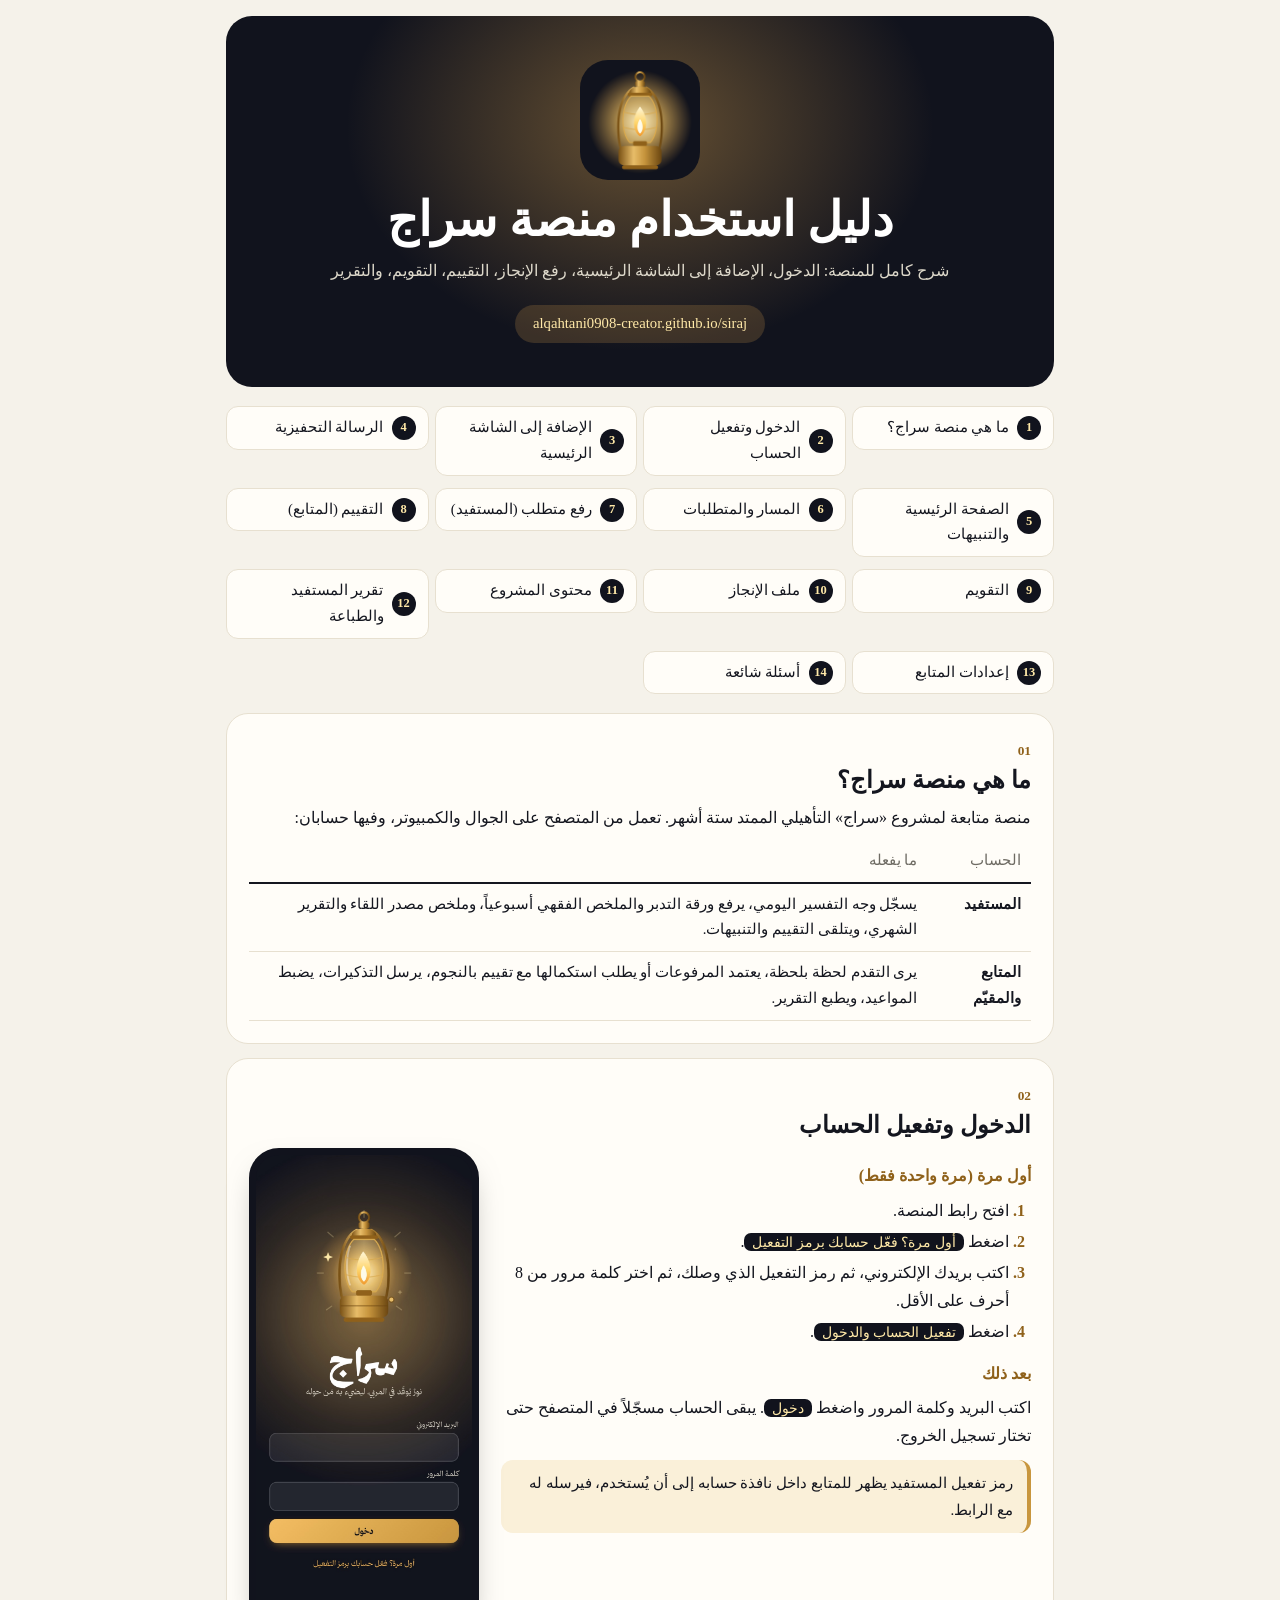
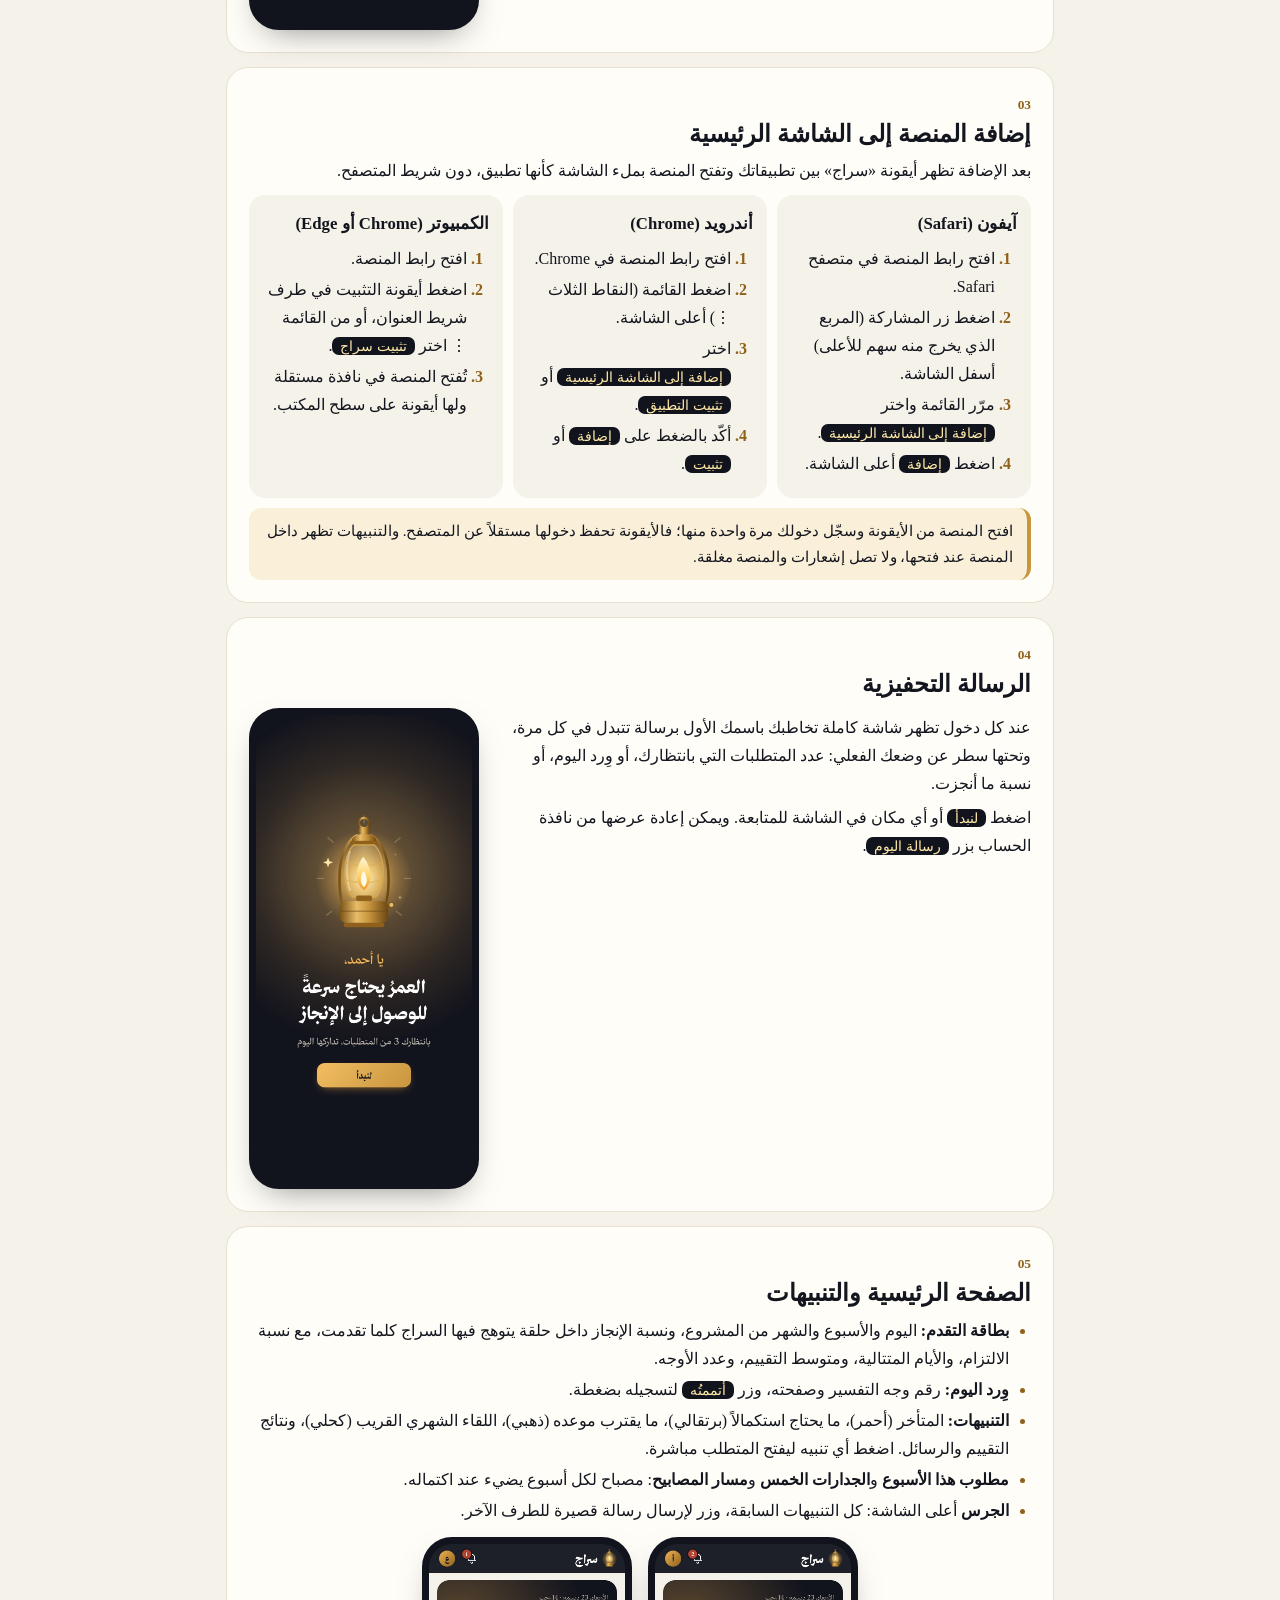
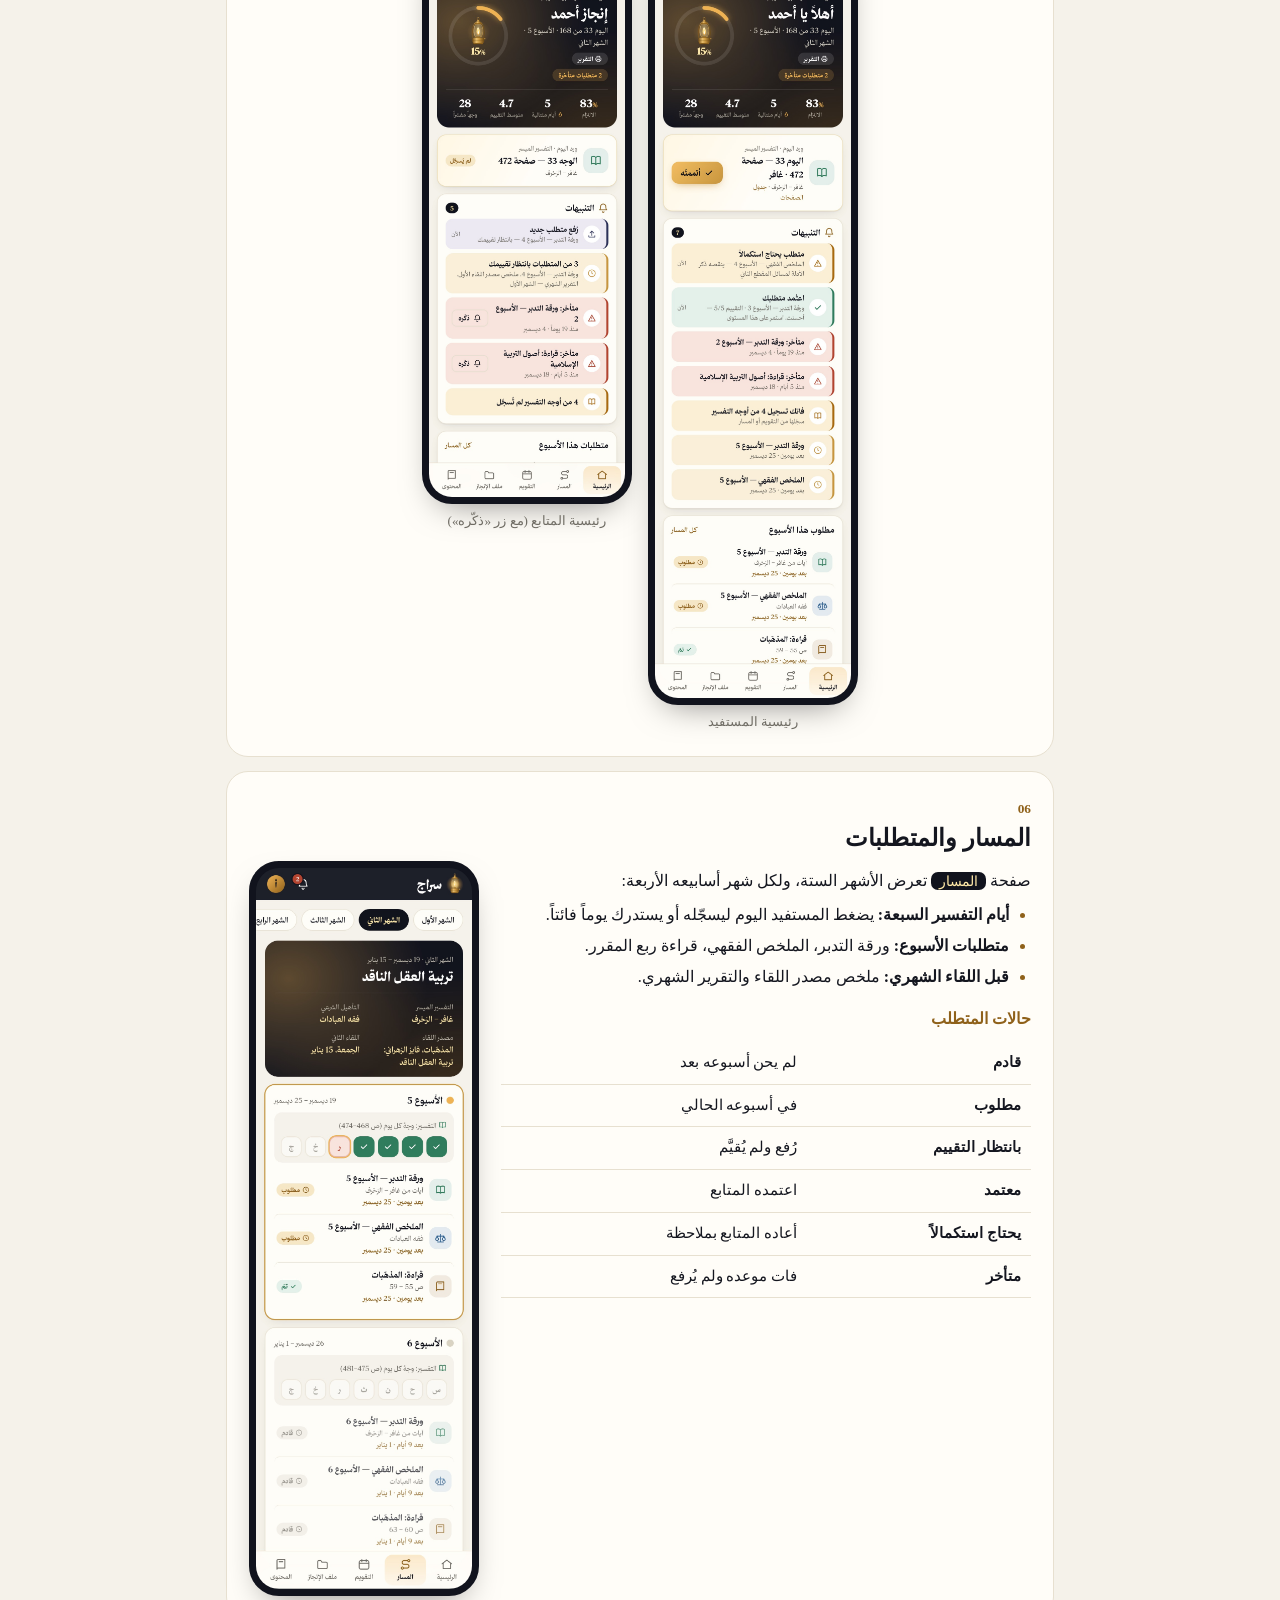
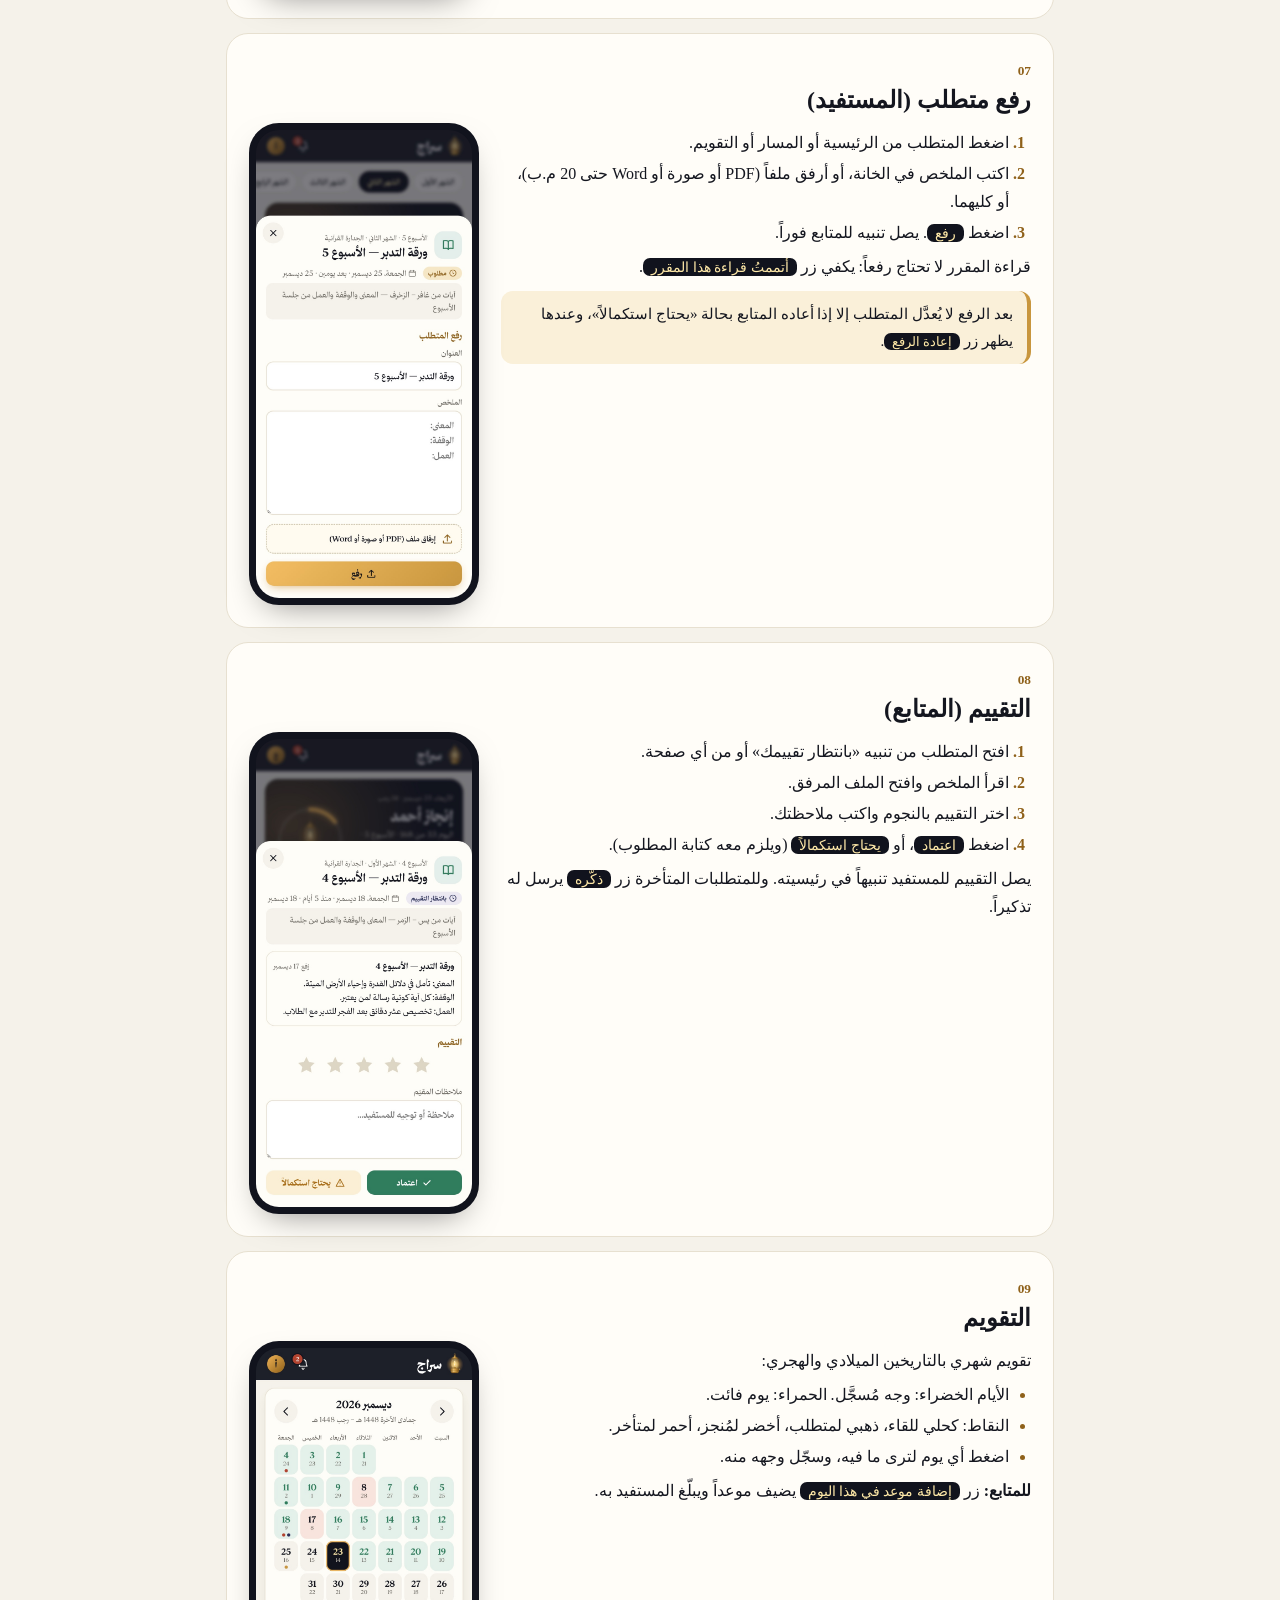
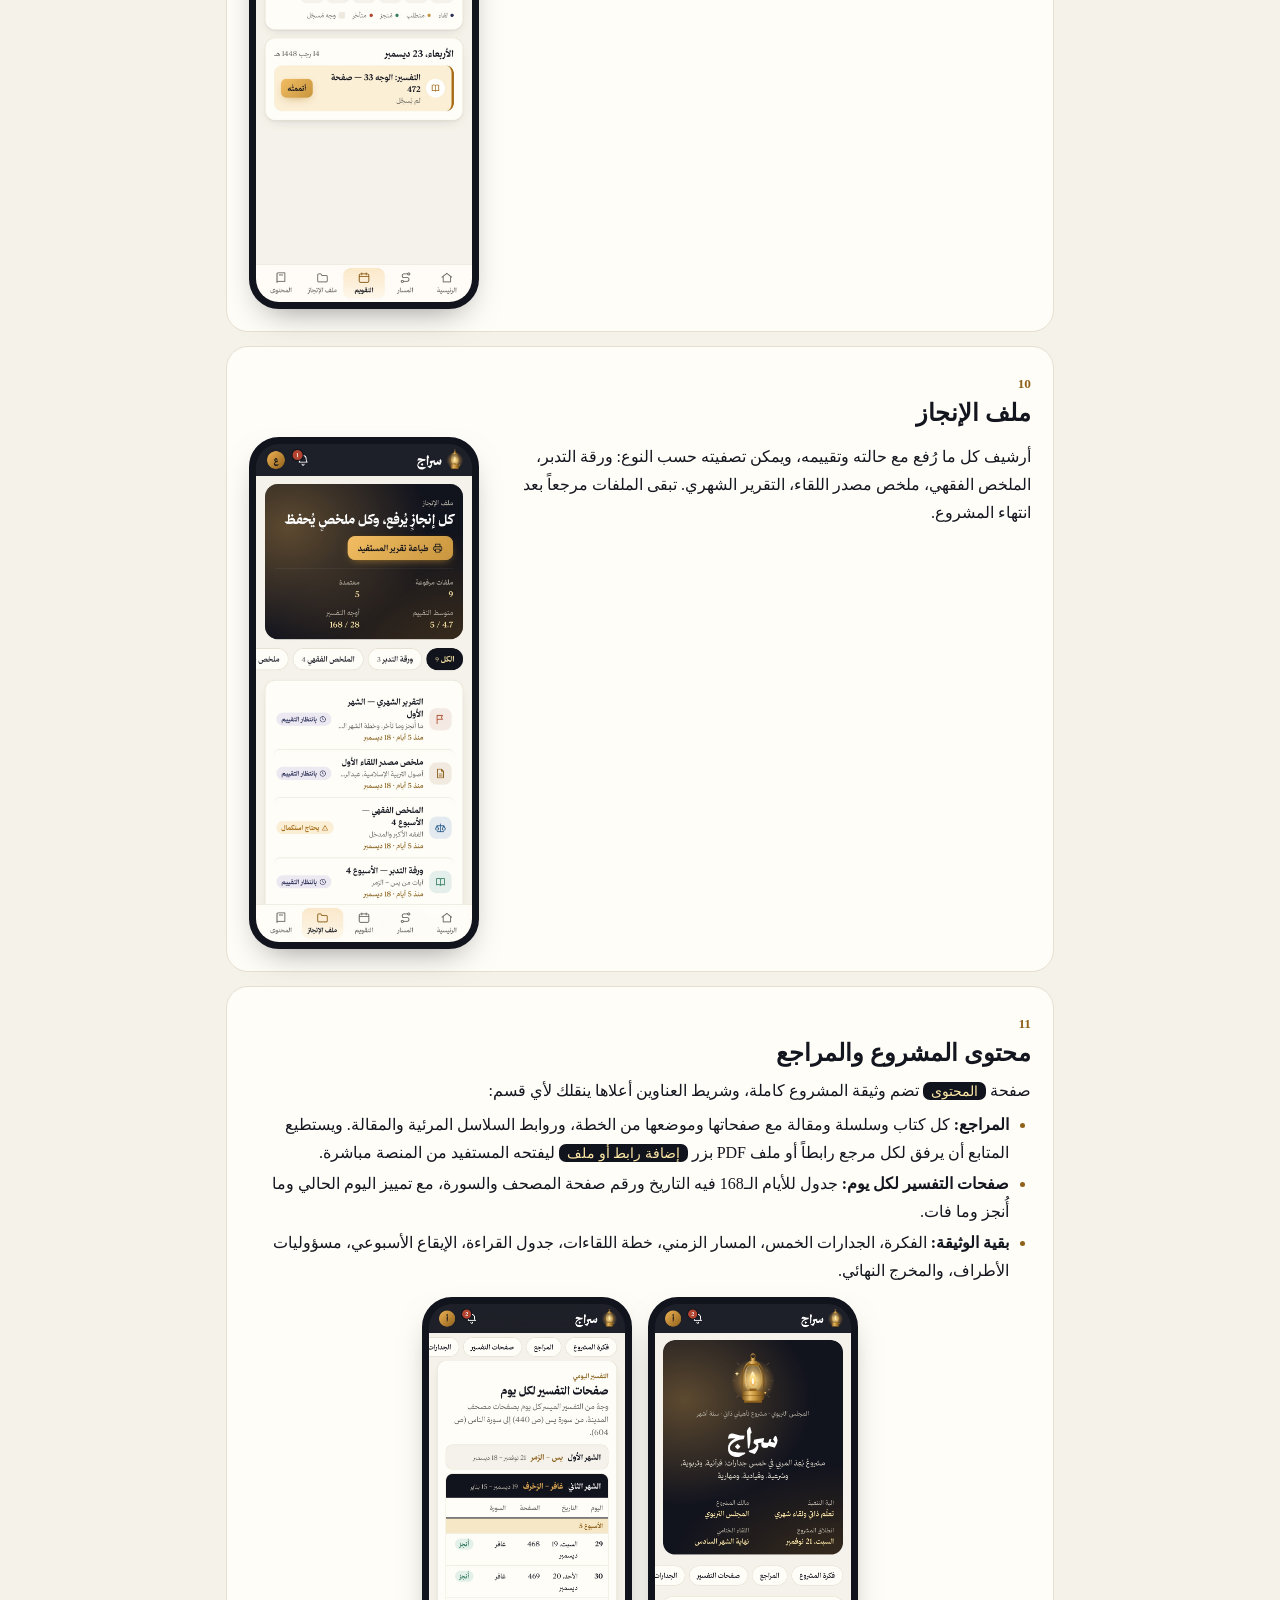
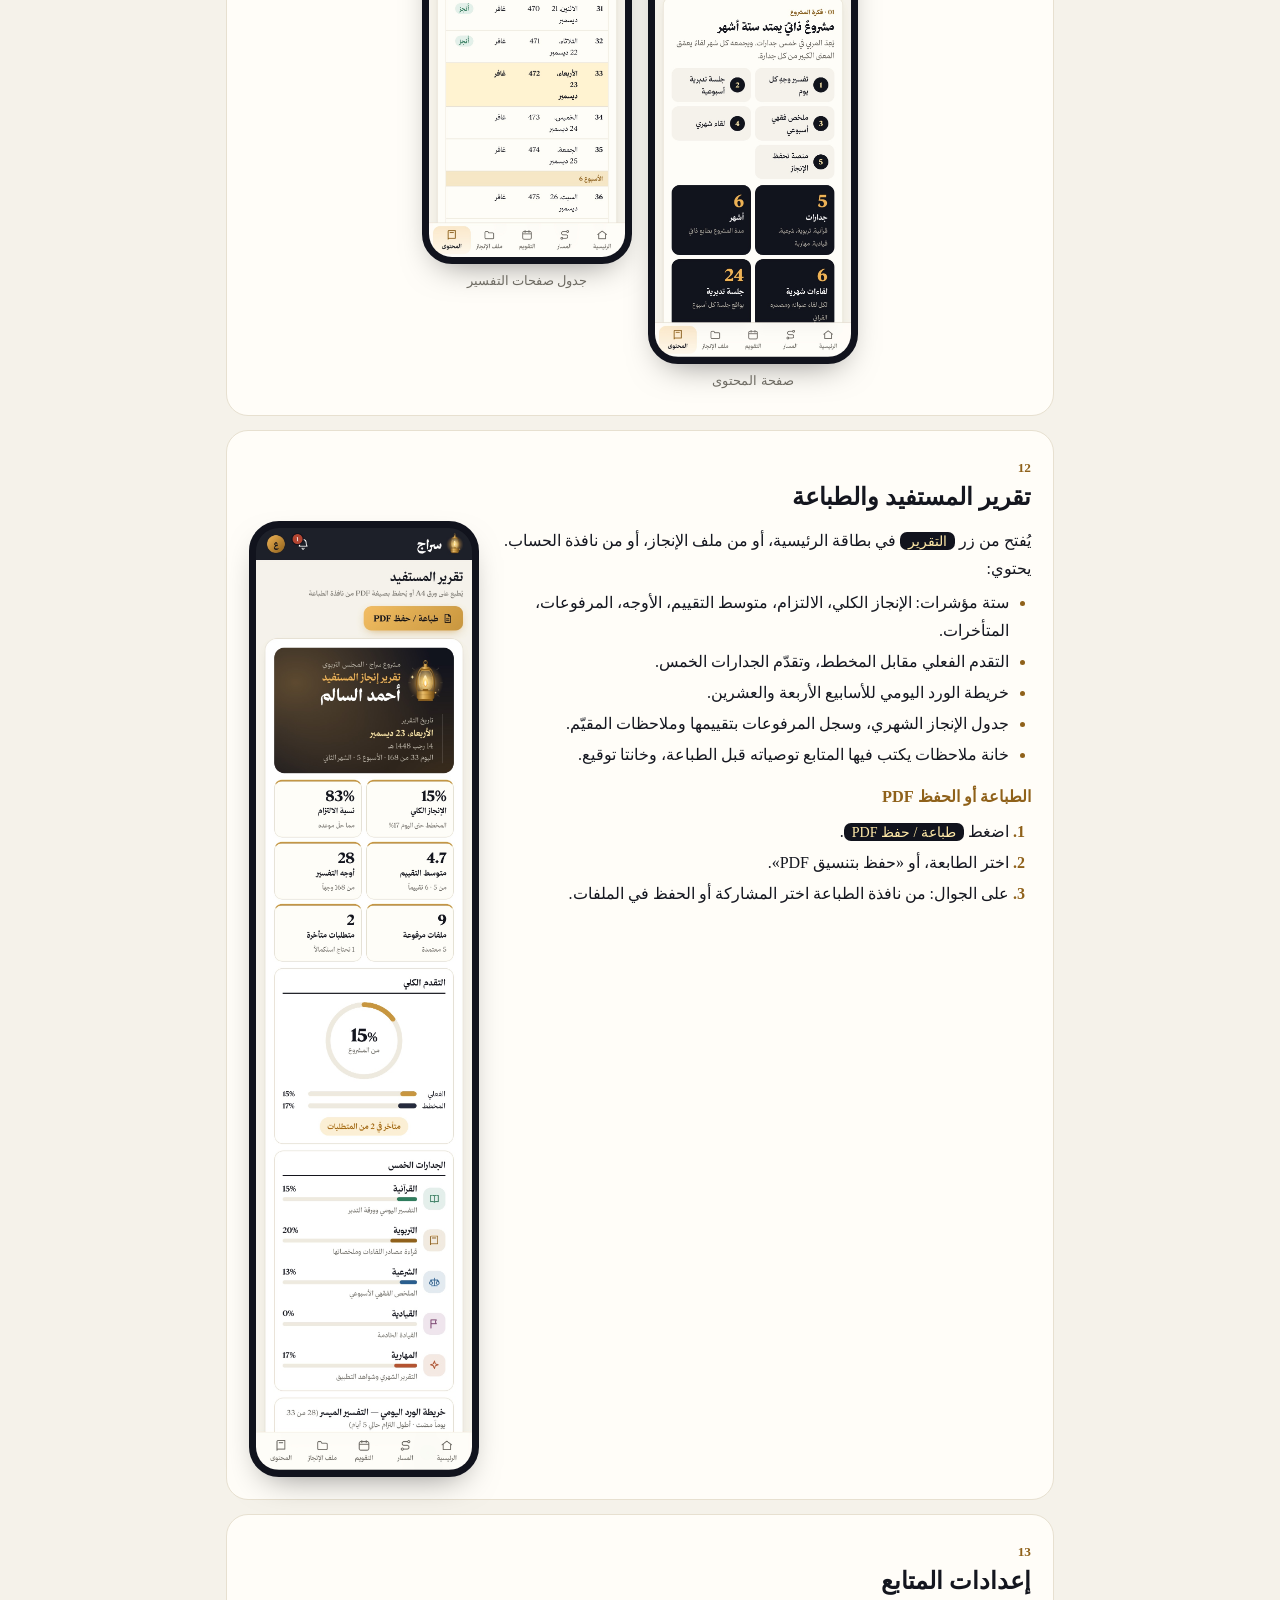
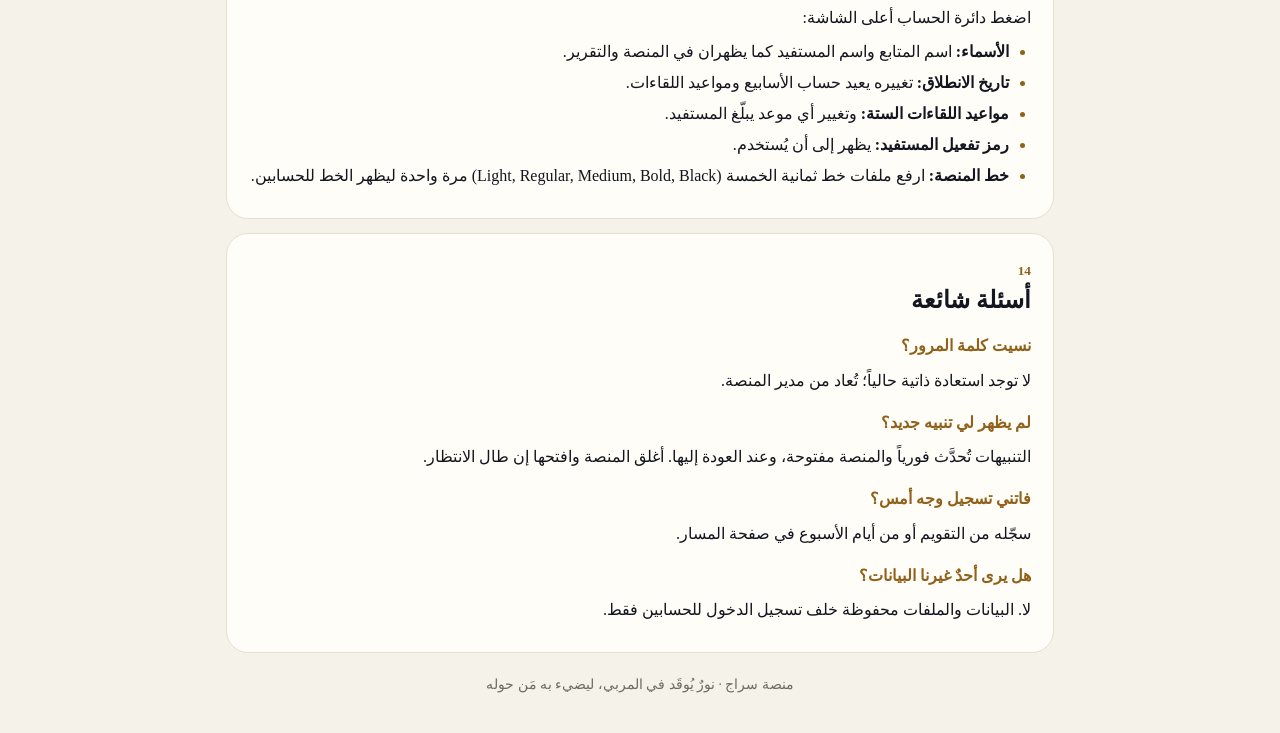
==== docs/guide/index.html @ bfc61bbd "تقرير المستفيد للطباعة، محتوى المشروع والمراجع وجدول التفسير اليومي، سراج جديد، دليل الاستخدام، والإ" ====
<!doctype html>
<html lang="ar" dir="rtl">
<head>
<meta charset="utf-8">
<meta name="viewport" content="width=device-width,initial-scale=1">
<title>دليل استخدام منصة سراج</title>
<link rel="icon" href="../icon.svg" type="image/svg+xml">
<style>
@font-face{font-family:"Thmanyah Serif Text";src:url("../fonts/thmanyahseriftext-Regular.otf");font-weight:400}
@font-face{font-family:"Thmanyah Serif Text";src:url("../fonts/thmanyahseriftext-Medium.otf");font-weight:500}
@font-face{font-family:"Thmanyah Serif Text";src:url("../fonts/thmanyahseriftext-Bold.otf");font-weight:700}
@font-face{font-family:"Thmanyah Serif Text";src:url("../fonts/thmanyahseriftext-Black.otf");font-weight:900}
:root{--night:#11131D;--cream:#F5F2EA;--paper:#FFFDF8;--ink:#14161F;--mute:#6E6B63;--line:#E7E0D0;--gold:#C8963E;--gold-deep:#8F611A;--amber:#F0B354;--glow:#FFE9A8}
*{box-sizing:border-box;margin:0}
body{font-family:"Thmanyah Serif Text","Noto Naskh Arabic","Geeza Pro",serif;background:var(--cream);color:var(--ink);line-height:1.75;font-size:16px;-webkit-print-color-adjust:exact;print-color-adjust:exact}
main{max-width:860px;margin:0 auto;padding:16px}
.cover{background:var(--night);color:#fff;border-radius:26px;padding:44px 24px;text-align:center;background-image:radial-gradient(420px 320px at 50% 30%,rgba(240,179,84,.38),transparent 70%)}
.cover img{width:120px;border-radius:28px}.cover h1{font-size:3rem;font-weight:900;line-height:1.3}.cover p{color:#DDD8CA}.cover .url{display:inline-block;margin-top:14px;padding:6px 18px;border-radius:30px;background:rgba(240,179,84,.18);color:var(--glow);direction:ltr;font-size:.92rem;text-decoration:none}
.toc{display:grid;grid-template-columns:repeat(auto-fit,minmax(190px,1fr));gap:6px;margin:16px 0;padding:0;list-style:none;counter-reset:t}
.toc a{display:flex;gap:8px;align-items:center;padding:8px 12px;border-radius:12px;background:var(--paper);border:1px solid var(--line);color:var(--ink);text-decoration:none;font-weight:500;font-size:.92rem}
.toc a:before{counter-increment:t;content:counter(t);width:24px;height:24px;border-radius:50%;background:var(--night);color:var(--glow);display:grid;place-items:center;font-size:.78rem;font-weight:900;flex:none}
section{background:var(--paper);border:1px solid var(--line);border-radius:22px;padding:22px;margin-top:14px;break-inside:avoid}
section>small{color:var(--gold-deep);font-weight:700}
h2{font-size:1.5rem;font-weight:900;line-height:1.4;margin-bottom:6px}h3{font-size:1.02rem;color:var(--gold-deep);margin:14px 0 4px}
p{margin:6px 0}.mute{color:var(--mute)}
.two{display:grid;grid-template-columns:1fr 230px;gap:22px;align-items:start}
.phone{width:230px;border-radius:30px;border:7px solid var(--night);overflow:hidden;box-shadow:0 14px 34px -16px rgba(0,0,0,.5);background:var(--night);justify-self:center}
.phone img{display:block;width:100%}
.phones{display:flex;gap:16px;flex-wrap:wrap;justify-content:center;margin-top:12px}.phones figure{text-align:center;font-size:.82rem;color:var(--mute)}.phones .phone{width:210px;margin-bottom:6px}
ol,ul{padding-inline-start:22px;margin:6px 0}li{margin:3px 0}li::marker{color:var(--gold-deep);font-weight:700}
.note{background:#FAF0D9;border-inline-start:4px solid var(--gold);border-radius:12px;padding:10px 14px;margin-top:10px;font-size:.94rem}
.plat{display:grid;grid-template-columns:repeat(auto-fit,minmax(230px,1fr));gap:10px;margin-top:10px}.plat div{background:var(--cream);border-radius:16px;padding:14px}.plat b{display:block;font-size:1.05rem}
kbd{font-family:inherit;background:var(--night);color:var(--glow);border-radius:7px;padding:1px 8px;font-size:.88em;white-space:nowrap}
table{width:100%;border-collapse:collapse;font-size:.92rem;margin-top:8px}th,td{text-align:start;padding:8px 10px;border-bottom:1px solid var(--line);vertical-align:top}thead th{border-bottom:2px solid var(--ink);color:var(--mute);font-weight:500}
footer{text-align:center;color:var(--mute);font-size:.85rem;padding:20px}
@media (max-width:640px){.two{grid-template-columns:1fr}.cover h1{font-size:2.3rem}}
@media print{@page{size:A4;margin:12mm}body{background:#fff;font-size:12.5px}main{max-width:none;padding:0}.cover{break-after:avoid}.phone{width:190px}.two{grid-template-columns:1fr 190px}.phones .phone{width:160px}.phone{box-shadow:none}section{margin-top:10px;padding:16px}}
</style>
</head>
<body><main>
<div class="cover"><img src="../icon-512.png" alt=""><h1>دليل استخدام منصة سراج</h1><p>شرح كامل للمنصة: الدخول، الإضافة إلى الشاشة الرئيسية، رفع الإنجاز، التقييم، التقويم، والتقرير</p><a class="url" href="https://alqahtani0908-creator.github.io/siraj/">alqahtani0908-creator.github.io/siraj</a></div>
<ol class="toc">
<li><a href="#s1">ما هي منصة سراج؟</a></li><li><a href="#s2">الدخول وتفعيل الحساب</a></li><li><a href="#s3">الإضافة إلى الشاشة الرئيسية</a></li><li><a href="#s4">الرسالة التحفيزية</a></li><li><a href="#s5">الصفحة الرئيسية والتنبيهات</a></li><li><a href="#s6">المسار والمتطلبات</a></li><li><a href="#s7">رفع متطلب (المستفيد)</a></li><li><a href="#s8">التقييم (المتابع)</a></li><li><a href="#s9">التقويم</a></li><li><a href="#s10">ملف الإنجاز</a></li><li><a href="#s11">محتوى المشروع</a></li><li><a href="#s12">تقرير المستفيد والطباعة</a></li><li><a href="#s13">إعدادات المتابع</a></li><li><a href="#s14">أسئلة شائعة</a></li>
</ol>

<section id="s1"><small>01</small><h2>ما هي منصة سراج؟</h2>
<p>منصة متابعة لمشروع «سراج» التأهيلي الممتد ستة أشهر. تعمل من المتصفح على الجوال والكمبيوتر، وفيها حسابان:</p>
<table><thead><tr><th>الحساب</th><th>ما يفعله</th></tr></thead><tbody>
<tr><th>المستفيد</th><td>يسجّل وجه التفسير اليومي، يرفع ورقة التدبر والملخص الفقهي أسبوعياً، وملخص مصدر اللقاء والتقرير الشهري، ويتلقى التقييم والتنبيهات.</td></tr>
<tr><th>المتابع والمقيّم</th><td>يرى التقدم لحظة بلحظة، يعتمد المرفوعات أو يطلب استكمالها مع تقييم بالنجوم، يرسل التذكيرات، يضبط المواعيد، ويطبع التقرير.</td></tr></tbody></table></section>

<section id="s2"><small>02</small><h2>الدخول وتفعيل الحساب</h2><div class="two"><div>
<h3>أول مرة (مرة واحدة فقط)</h3><ol><li>افتح رابط المنصة.</li><li>اضغط <kbd>أول مرة؟ فعّل حسابك برمز التفعيل</kbd>.</li><li>اكتب بريدك الإلكتروني، ثم رمز التفعيل الذي وصلك، ثم اختر كلمة مرور من 8 أحرف على الأقل.</li><li>اضغط <kbd>تفعيل الحساب والدخول</kbd>.</li></ol>
<h3>بعد ذلك</h3><p>اكتب البريد وكلمة المرور واضغط <kbd>دخول</kbd>. يبقى الحساب مسجّلاً في المتصفح حتى تختار تسجيل الخروج.</p>
<div class="note">رمز تفعيل المستفيد يظهر للمتابع داخل نافذة حسابه إلى أن يُستخدم، فيرسله له مع الرابط.</div></div>
<div class="phone"><img src="img/login.jpg" alt="شاشة الدخول"></div></div></section>

<section id="s3"><small>03</small><h2>إضافة المنصة إلى الشاشة الرئيسية</h2>
<p>بعد الإضافة تظهر أيقونة «سراج» بين تطبيقاتك وتفتح المنصة بملء الشاشة كأنها تطبيق، دون شريط المتصفح.</p>
<div class="plat">
<div><b>آيفون (Safari)</b><ol><li>افتح رابط المنصة في متصفح Safari.</li><li>اضغط زر المشاركة (المربع الذي يخرج منه سهم للأعلى) أسفل الشاشة.</li><li>مرّر القائمة واختر <kbd>إضافة إلى الشاشة الرئيسية</kbd>.</li><li>اضغط <kbd>إضافة</kbd> أعلى الشاشة.</li></ol></div>
<div><b>أندرويد (Chrome)</b><ol><li>افتح رابط المنصة في Chrome.</li><li>اضغط القائمة (النقاط الثلاث ⋮) أعلى الشاشة.</li><li>اختر <kbd>إضافة إلى الشاشة الرئيسية</kbd> أو <kbd>تثبيت التطبيق</kbd>.</li><li>أكّد بالضغط على <kbd>إضافة</kbd> أو <kbd>تثبيت</kbd>.</li></ol></div>
<div><b>الكمبيوتر (Chrome أو Edge)</b><ol><li>افتح رابط المنصة.</li><li>اضغط أيقونة التثبيت في طرف شريط العنوان، أو من القائمة ⋮ اختر <kbd>تثبيت سراج</kbd>.</li><li>تُفتح المنصة في نافذة مستقلة ولها أيقونة على سطح المكتب.</li></ol></div></div>
<div class="note">افتح المنصة من الأيقونة وسجّل دخولك مرة واحدة منها؛ فالأيقونة تحفظ دخولها مستقلاً عن المتصفح. والتنبيهات تظهر داخل المنصة عند فتحها، ولا تصل إشعارات والمنصة مغلقة.</div></section>

<section id="s4"><small>04</small><h2>الرسالة التحفيزية</h2><div class="two"><div>
<p>عند كل دخول تظهر شاشة كاملة تخاطبك باسمك الأول برسالة تتبدل في كل مرة، وتحتها سطر عن وضعك الفعلي: عدد المتطلبات التي بانتظارك، أو وِرد اليوم، أو نسبة ما أنجزت.</p>
<p>اضغط <kbd>لنبدأ</kbd> أو أي مكان في الشاشة للمتابعة. ويمكن إعادة عرضها من نافذة الحساب بزر <kbd>رسالة اليوم</kbd>.</p></div>
<div class="phone"><img src="img/greet.jpg" alt="الرسالة التحفيزية"></div></div></section>

<section id="s5"><small>05</small><h2>الصفحة الرئيسية والتنبيهات</h2>
<ul><li><b>بطاقة التقدم:</b> اليوم والأسبوع والشهر من المشروع، ونسبة الإنجاز داخل حلقة يتوهج فيها السراج كلما تقدمت، مع نسبة الالتزام، والأيام المتتالية، ومتوسط التقييم، وعدد الأوجه.</li>
<li><b>وِرد اليوم:</b> رقم وجه التفسير وصفحته، وزر <kbd>أتممتُه</kbd> لتسجيله بضغطة.</li>
<li><b>التنبيهات:</b> المتأخر (أحمر)، ما يحتاج استكمالاً (برتقالي)، ما يقترب موعده (ذهبي)، اللقاء الشهري القريب (كحلي)، ونتائج التقييم والرسائل. اضغط أي تنبيه ليفتح المتطلب مباشرة.</li>
<li><b>مطلوب هذا الأسبوع</b> و<b>الجدارات الخمس</b> و<b>مسار المصابيح</b>: مصباح لكل أسبوع يضيء عند اكتماله.</li>
<li><b>الجرس</b> أعلى الشاشة: كل التنبيهات السابقة، وزر لإرسال رسالة قصيرة للطرف الآخر.</li></ul>
<div class="phones"><figure><div class="phone"><img src="img/home.jpg" alt=""></div>رئيسية المستفيد</figure><figure><div class="phone"><img src="img/rhome.jpg" alt=""></div>رئيسية المتابع (مع زر «ذكّره»)</figure></div></section>

<section id="s6"><small>06</small><h2>المسار والمتطلبات</h2><div class="two"><div>
<p>صفحة <kbd>المسار</kbd> تعرض الأشهر الستة، ولكل شهر أسابيعه الأربعة:</p>
<ul><li><b>أيام التفسير السبعة:</b> يضغط المستفيد اليوم ليسجّله أو يستدرك يوماً فائتاً.</li><li><b>متطلبات الأسبوع:</b> ورقة التدبر، الملخص الفقهي، قراءة ربع المقرر.</li><li><b>قبل اللقاء الشهري:</b> ملخص مصدر اللقاء والتقرير الشهري.</li></ul>
<h3>حالات المتطلب</h3><table><tbody><tr><th>قادم</th><td>لم يحن أسبوعه بعد</td></tr><tr><th>مطلوب</th><td>في أسبوعه الحالي</td></tr><tr><th>بانتظار التقييم</th><td>رُفع ولم يُقيَّم</td></tr><tr><th>معتمد</th><td>اعتمده المتابع</td></tr><tr><th>يحتاج استكمالاً</th><td>أعاده المتابع بملاحظة</td></tr><tr><th>متأخر</th><td>فات موعده ولم يُرفع</td></tr></tbody></table></div>
<div class="phone"><img src="img/path.jpg" alt="المسار"></div></div></section>

<section id="s7"><small>07</small><h2>رفع متطلب (المستفيد)</h2><div class="two"><div>
<ol><li>اضغط المتطلب من الرئيسية أو المسار أو التقويم.</li><li>اكتب الملخص في الخانة، أو أرفق ملفاً (PDF أو صورة أو Word حتى 20 م.ب)، أو كليهما.</li><li>اضغط <kbd>رفع</kbd>. يصل تنبيه للمتابع فوراً.</li></ol>
<p>قراءة المقرر لا تحتاج رفعاً: يكفي زر <kbd>أتممتُ قراءة هذا المقرر</kbd>.</p>
<div class="note">بعد الرفع لا يُعدَّل المتطلب إلا إذا أعاده المتابع بحالة «يحتاج استكمالاً»، وعندها يظهر زر <kbd>إعادة الرفع</kbd>.</div></div>
<div class="phone"><img src="img/upload.jpg" alt="رفع متطلب"></div></div></section>

<section id="s8"><small>08</small><h2>التقييم (المتابع)</h2><div class="two"><div>
<ol><li>افتح المتطلب من تنبيه «بانتظار تقييمك» أو من أي صفحة.</li><li>اقرأ الملخص وافتح الملف المرفق.</li><li>اختر التقييم بالنجوم واكتب ملاحظتك.</li><li>اضغط <kbd>اعتماد</kbd>، أو <kbd>يحتاج استكمالاً</kbd> (ويلزم معه كتابة المطلوب).</li></ol>
<p>يصل التقييم للمستفيد تنبيهاً في رئيسيته. وللمتطلبات المتأخرة زر <kbd>ذكّره</kbd> يرسل له تذكيراً.</p></div>
<div class="phone"><img src="img/review.jpg" alt="التقييم"></div></div></section>

<section id="s9"><small>09</small><h2>التقويم</h2><div class="two"><div>
<p>تقويم شهري بالتاريخين الميلادي والهجري:</p><ul><li>الأيام الخضراء: وجه مُسجَّل. الحمراء: يوم فائت.</li><li>النقاط: كحلي للقاء، ذهبي لمتطلب، أخضر لمُنجز، أحمر لمتأخر.</li><li>اضغط أي يوم لترى ما فيه، وسجّل وجهه منه.</li></ul>
<p><b>للمتابع:</b> زر <kbd>إضافة موعد في هذا اليوم</kbd> يضيف موعداً ويبلّغ المستفيد به.</p></div>
<div class="phone"><img src="img/cal.jpg" alt="التقويم"></div></div></section>

<section id="s10"><small>10</small><h2>ملف الإنجاز</h2><div class="two"><div>
<p>أرشيف كل ما رُفع مع حالته وتقييمه، ويمكن تصفيته حسب النوع: ورقة التدبر، الملخص الفقهي، ملخص مصدر اللقاء، التقرير الشهري. تبقى الملفات مرجعاً بعد انتهاء المشروع.</p></div>
<div class="phone"><img src="img/file.jpg" alt="ملف الإنجاز"></div></div></section>

<section id="s11"><small>11</small><h2>محتوى المشروع والمراجع</h2>
<p>صفحة <kbd>المحتوى</kbd> تضم وثيقة المشروع كاملة، وشريط العناوين أعلاها ينقلك لأي قسم:</p>
<ul><li><b>المراجع:</b> كل كتاب وسلسلة ومقالة مع صفحاتها وموضعها من الخطة، وروابط السلاسل المرئية والمقالة. ويستطيع المتابع أن يرفق لكل مرجع رابطاً أو ملف PDF بزر <kbd>إضافة رابط أو ملف</kbd> ليفتحه المستفيد من المنصة مباشرة.</li>
<li><b>صفحات التفسير لكل يوم:</b> جدول للأيام الـ168 فيه التاريخ ورقم صفحة المصحف والسورة، مع تمييز اليوم الحالي وما أُنجز وما فات.</li>
<li><b>بقية الوثيقة:</b> الفكرة، الجدارات الخمس، المسار الزمني، خطة اللقاءات، جدول القراءة، الإيقاع الأسبوعي، مسؤوليات الأطراف، والمخرج النهائي.</li></ul>
<div class="phones"><figure><div class="phone"><img src="img/content.jpg" alt=""></div>صفحة المحتوى</figure><figure><div class="phone"><img src="img/tafsir.jpg" alt=""></div>جدول صفحات التفسير</figure></div></section>

<section id="s12"><small>12</small><h2>تقرير المستفيد والطباعة</h2><div class="two"><div>
<p>يُفتح من زر <kbd>التقرير</kbd> في بطاقة الرئيسية، أو من ملف الإنجاز، أو من نافذة الحساب. يحتوي:</p>
<ul><li>ستة مؤشرات: الإنجاز الكلي، الالتزام، متوسط التقييم، الأوجه، المرفوعات، المتأخرات.</li><li>التقدم الفعلي مقابل المخطط، وتقدّم الجدارات الخمس.</li><li>خريطة الورد اليومي للأسابيع الأربعة والعشرين.</li><li>جدول الإنجاز الشهري، وسجل المرفوعات بتقييمها وملاحظات المقيّم.</li><li>خانة ملاحظات يكتب فيها المتابع توصياته قبل الطباعة، وخانتا توقيع.</li></ul>
<h3>الطباعة أو الحفظ PDF</h3><ol><li>اضغط <kbd>طباعة / حفظ PDF</kbd>.</li><li>اختر الطابعة، أو «حفظ بتنسيق PDF».</li><li>على الجوال: من نافذة الطباعة اختر المشاركة أو الحفظ في الملفات.</li></ol></div>
<div class="phone"><img src="img/report.jpg" alt="التقرير"></div></div></section>

<section id="s13"><small>13</small><h2>إعدادات المتابع</h2>
<p>اضغط دائرة الحساب أعلى الشاشة:</p>
<ul><li><b>الأسماء:</b> اسم المتابع واسم المستفيد كما يظهران في المنصة والتقرير.</li><li><b>تاريخ الانطلاق:</b> تغييره يعيد حساب الأسابيع ومواعيد اللقاءات.</li><li><b>مواعيد اللقاءات الستة:</b> وتغيير أي موعد يبلّغ المستفيد.</li><li><b>رمز تفعيل المستفيد:</b> يظهر إلى أن يُستخدم.</li><li><b>خط المنصة:</b> ارفع ملفات خط ثمانية الخمسة (Light, Regular, Medium, Bold, Black) مرة واحدة ليظهر الخط للحسابين.</li></ul></section>

<section id="s14"><small>14</small><h2>أسئلة شائعة</h2>
<h3>نسيت كلمة المرور؟</h3><p>لا توجد استعادة ذاتية حالياً؛ تُعاد من مدير المنصة.</p>
<h3>لم يظهر لي تنبيه جديد؟</h3><p>التنبيهات تُحدَّث فورياً والمنصة مفتوحة، وعند العودة إليها. أغلق المنصة وافتحها إن طال الانتظار.</p>
<h3>فاتني تسجيل وجه أمس؟</h3><p>سجّله من التقويم أو من أيام الأسبوع في صفحة المسار.</p>
<h3>هل يرى أحدٌ غيرنا البيانات؟</h3><p>لا. البيانات والملفات محفوظة خلف تسجيل الدخول للحسابين فقط.</p></section>
<footer>منصة سراج · نورٌ يُوقَد في المربي، ليضيء به مَن حوله</footer>
</main></body></html>
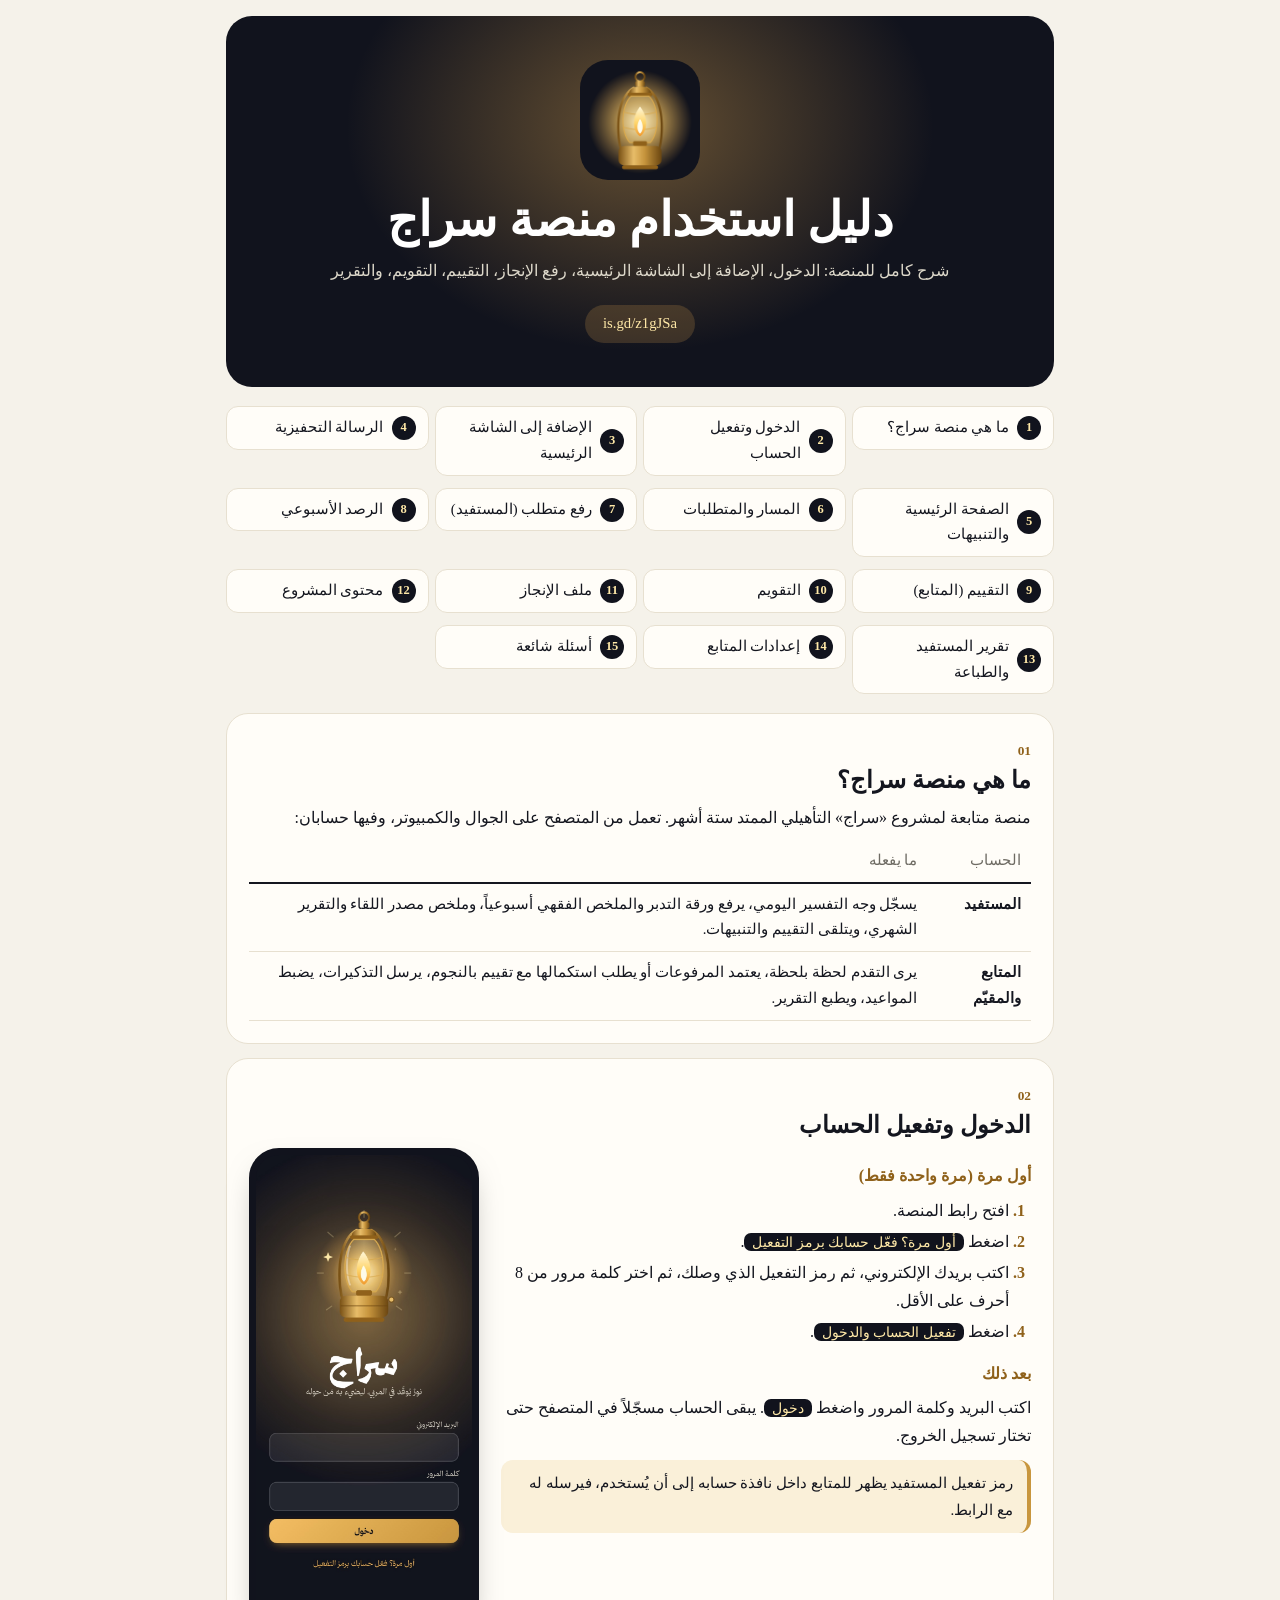
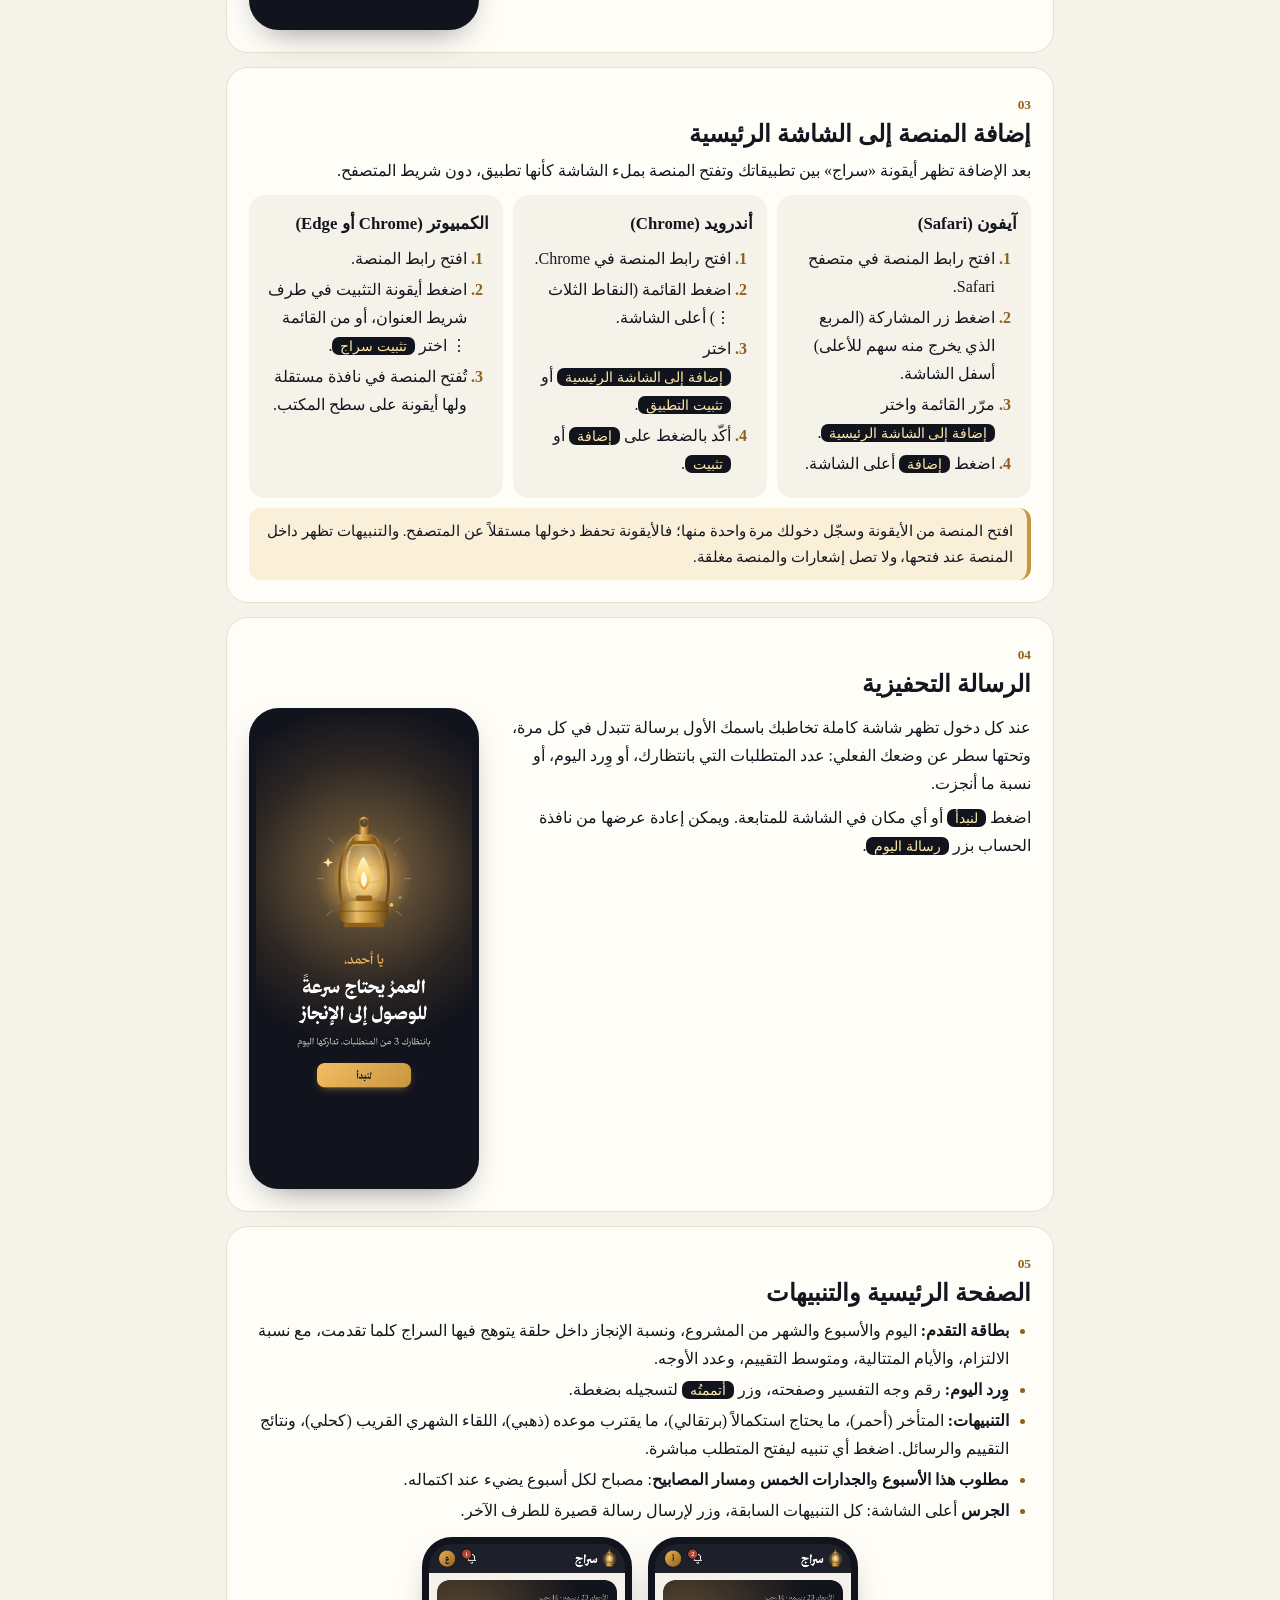
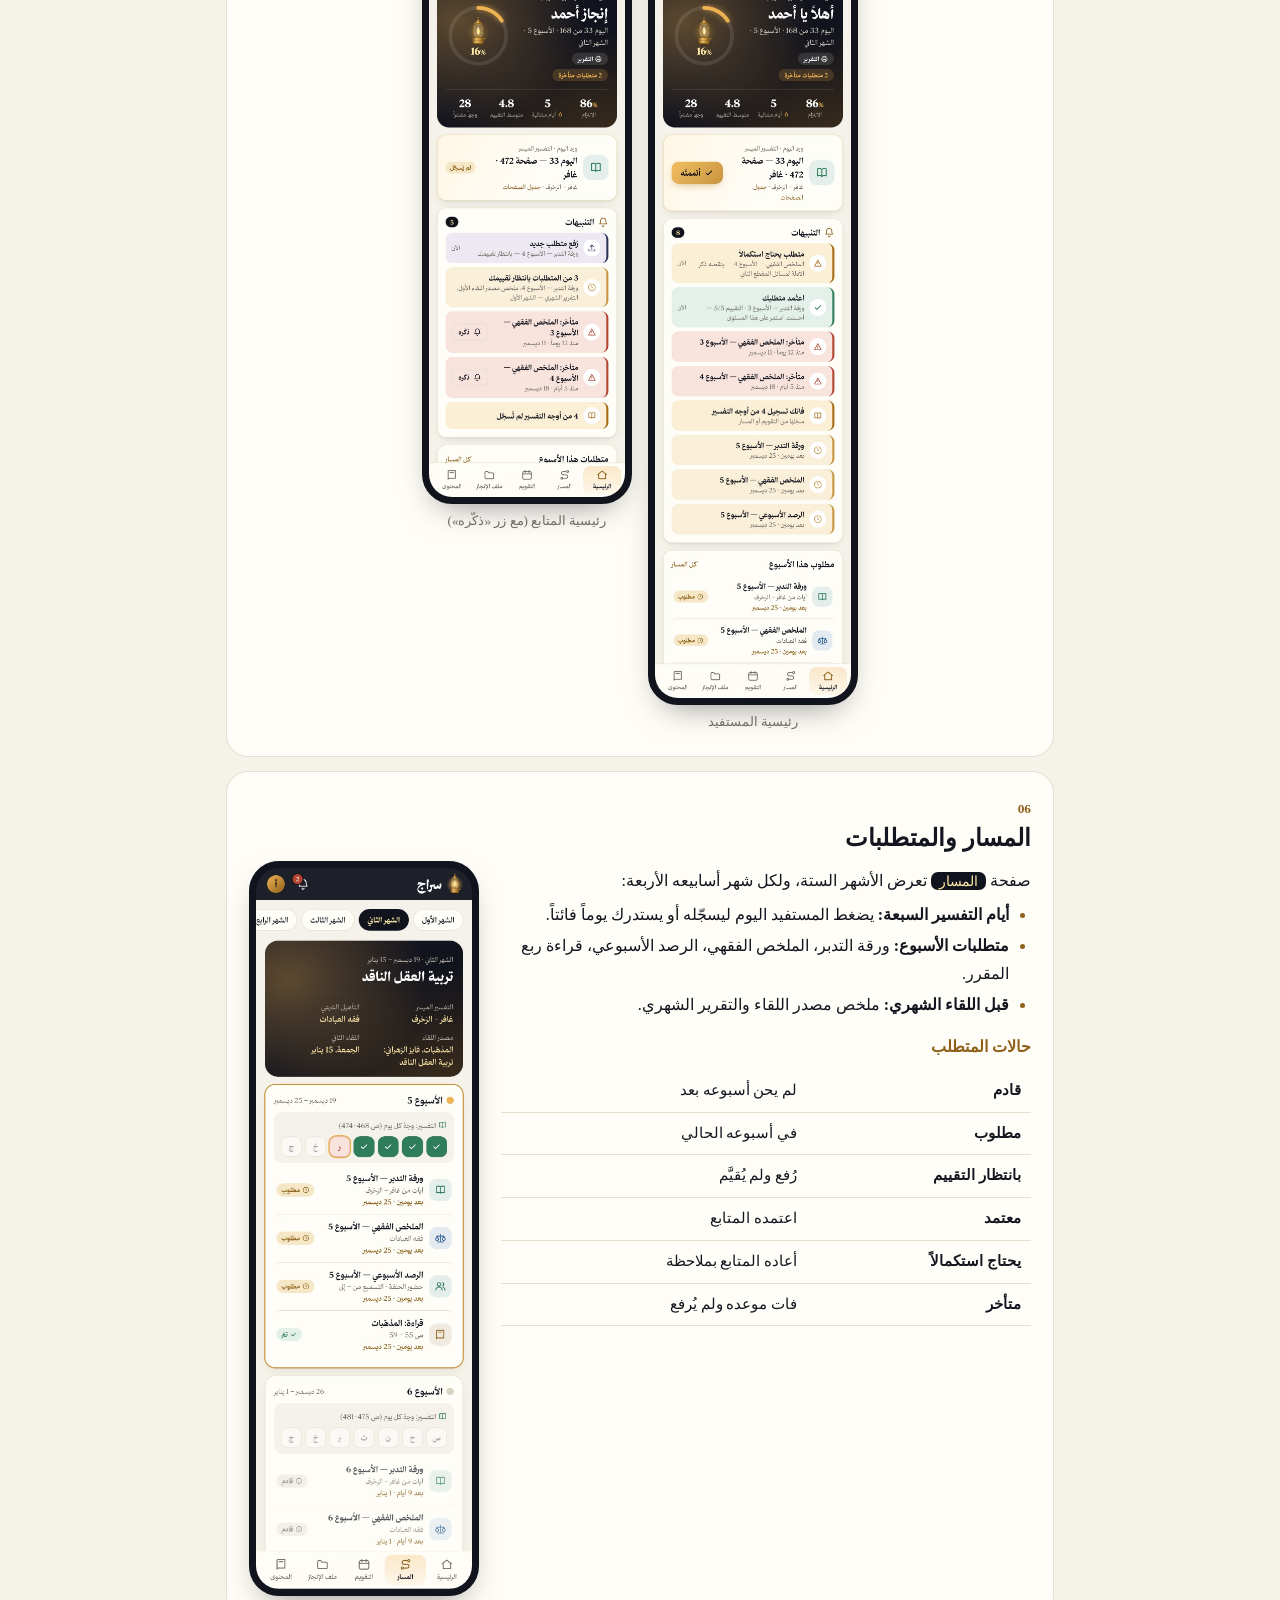
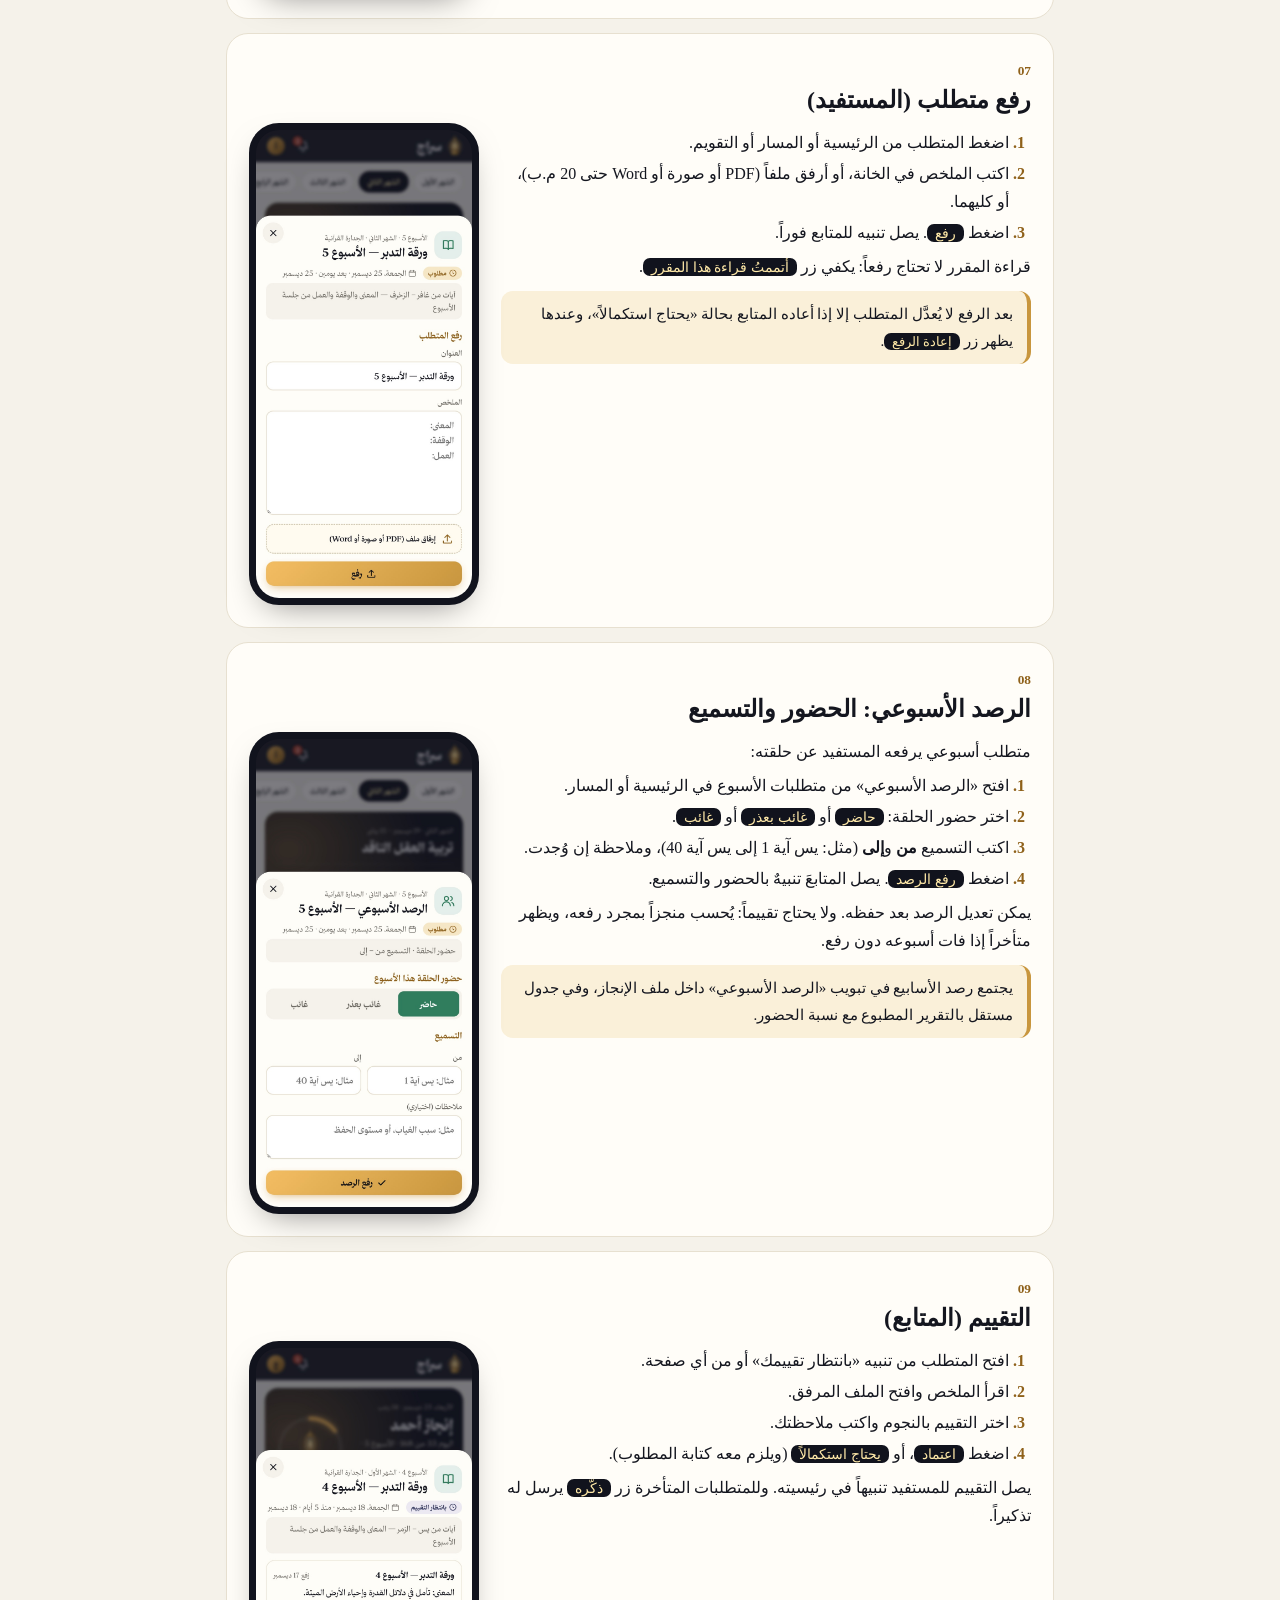
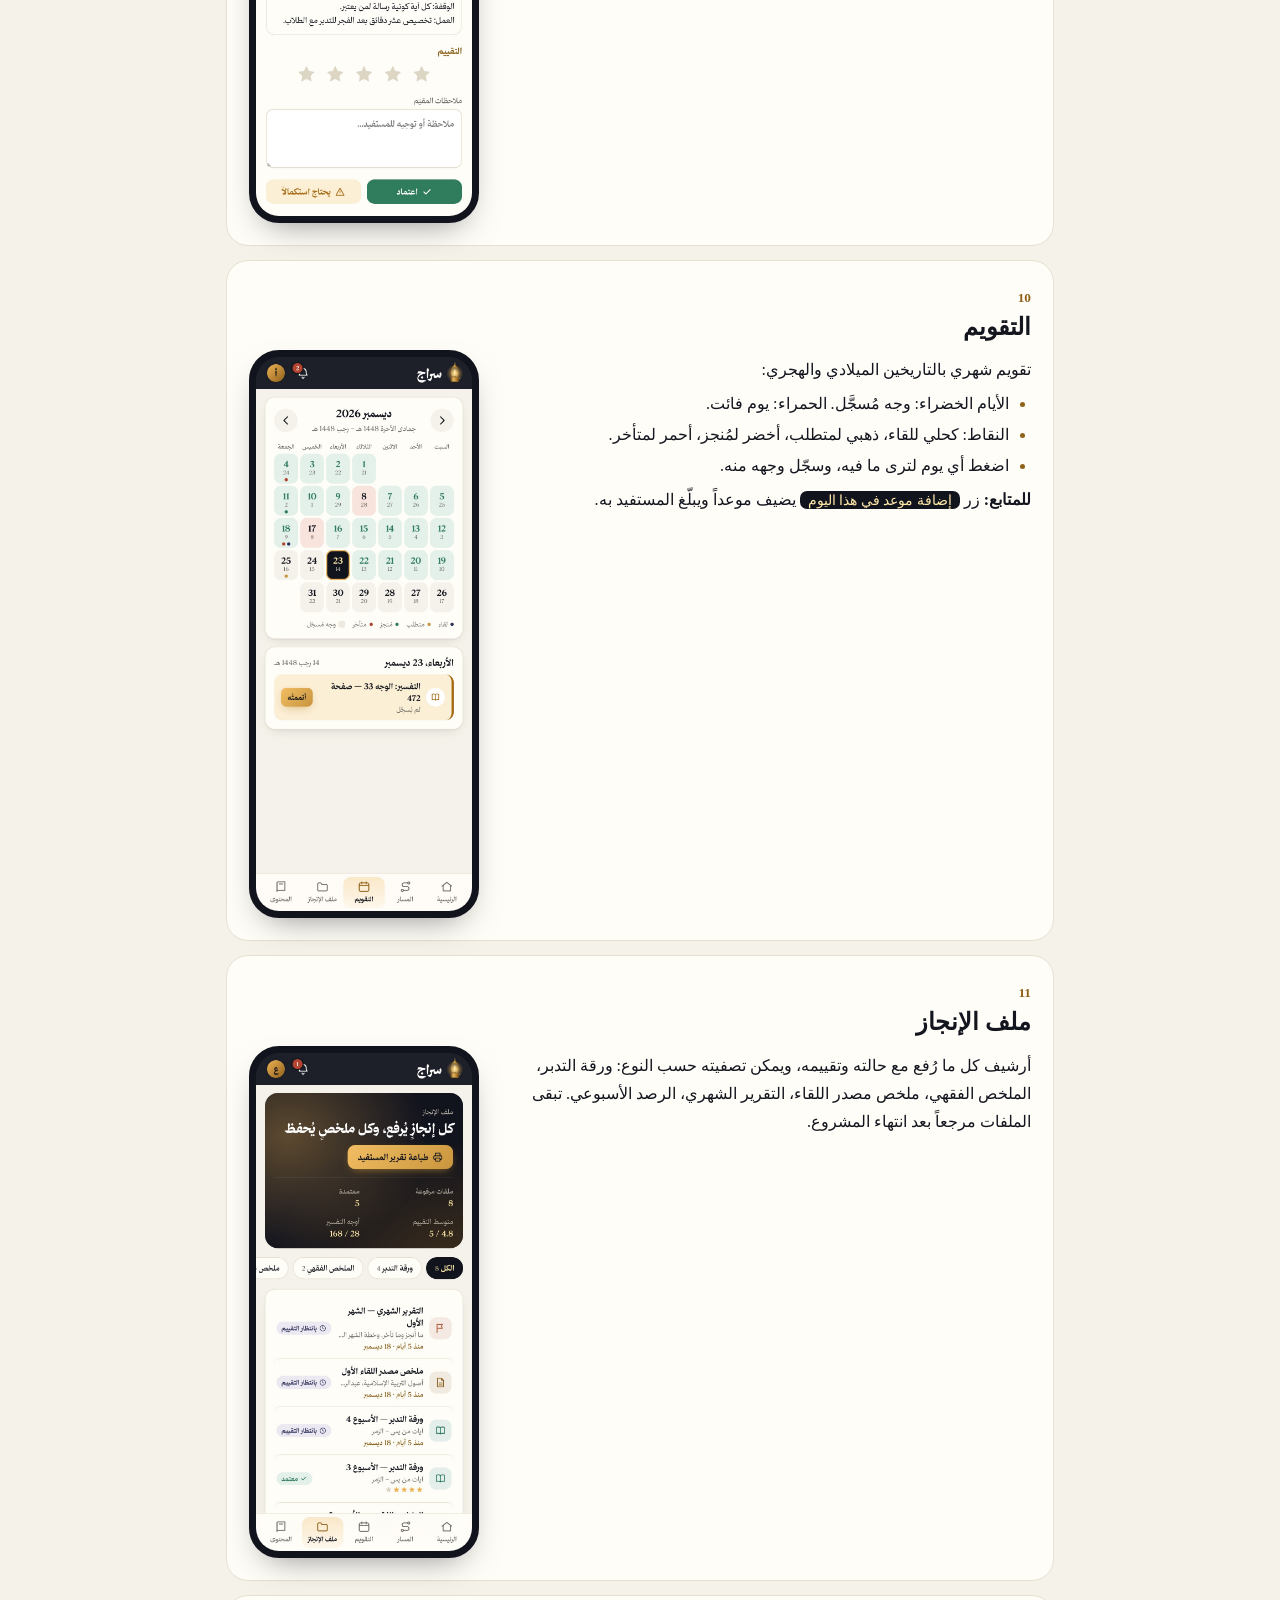
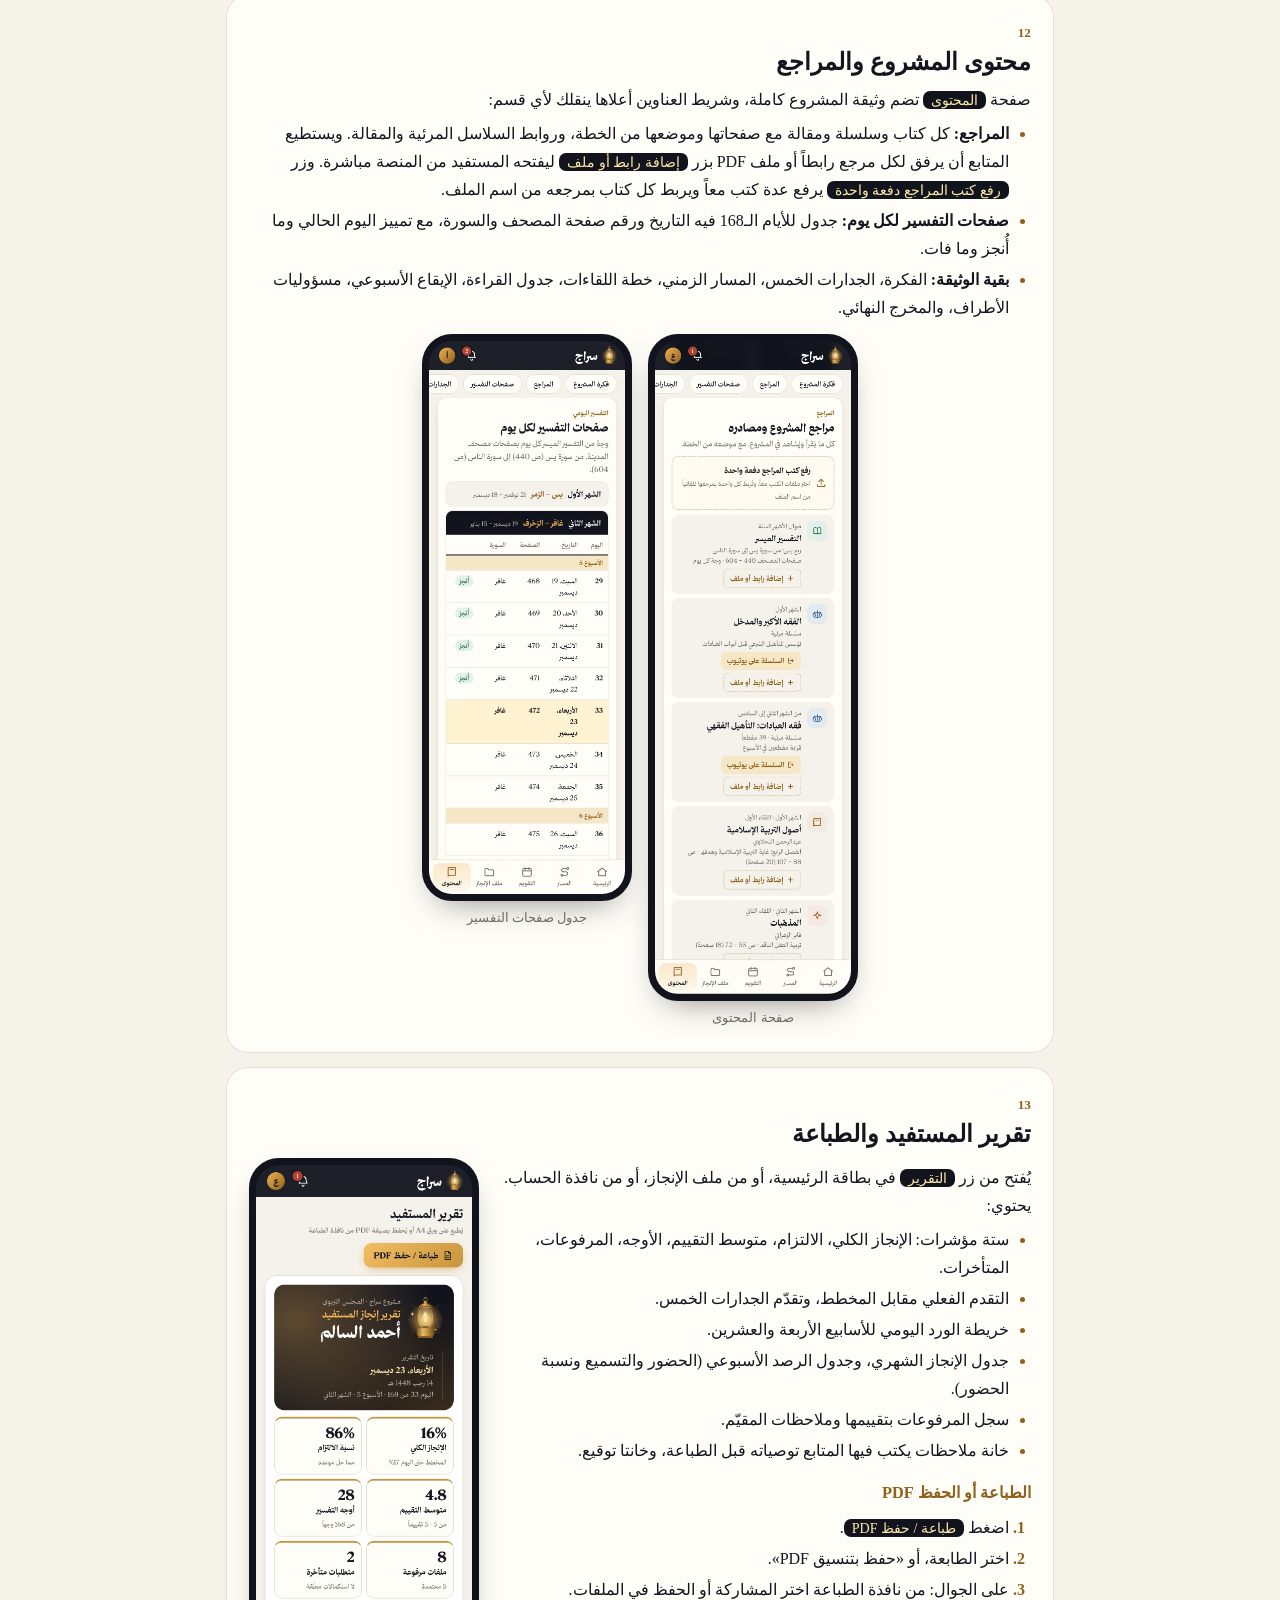
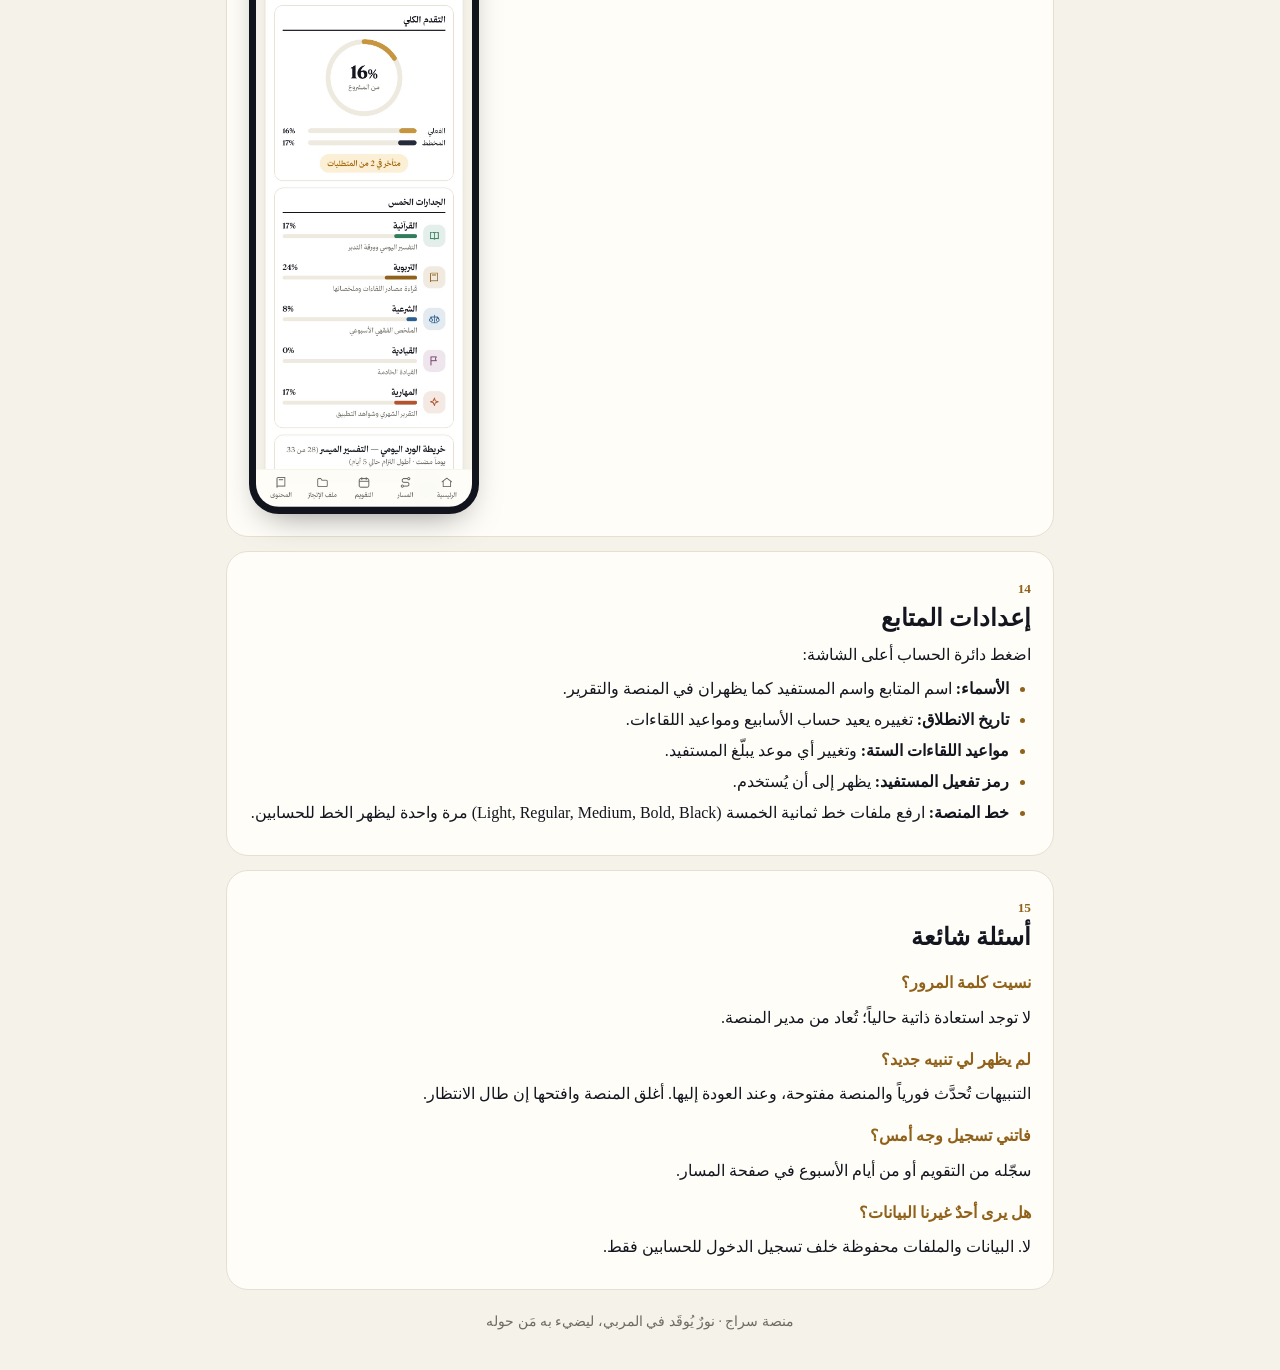
==== commit 23d08d9c: "تحديث دليل الاستخدام: الرصد الأسبوعي، رفع الكتب، الرابط المختصر Co-Authored-By: Claude Fable 5.2 <no" ====
--- a/docs/guide/index.html
+++ b/docs/guide/index.html
@@ -38,9 +38,9 @@
 </style>
 </head>
 <body><main>
-<div class="cover"><img src="../icon-512.png" alt=""><h1>دليل استخدام منصة سراج</h1><p>شرح كامل للمنصة: الدخول، الإضافة إلى الشاشة الرئيسية، رفع الإنجاز، التقييم، التقويم، والتقرير</p><a class="url" href="https://alqahtani0908-creator.github.io/siraj/">alqahtani0908-creator.github.io/siraj</a></div>
+<div class="cover"><img src="../icon-512.png" alt=""><h1>دليل استخدام منصة سراج</h1><p>شرح كامل للمنصة: الدخول، الإضافة إلى الشاشة الرئيسية، رفع الإنجاز، التقييم، التقويم، والتقرير</p><a class="url" href="https://is.gd/z1gJSa">is.gd/z1gJSa</a></div>
 <ol class="toc">
-<li><a href="#s1">ما هي منصة سراج؟</a></li><li><a href="#s2">الدخول وتفعيل الحساب</a></li><li><a href="#s3">الإضافة إلى الشاشة الرئيسية</a></li><li><a href="#s4">الرسالة التحفيزية</a></li><li><a href="#s5">الصفحة الرئيسية والتنبيهات</a></li><li><a href="#s6">المسار والمتطلبات</a></li><li><a href="#s7">رفع متطلب (المستفيد)</a></li><li><a href="#s8">التقييم (المتابع)</a></li><li><a href="#s9">التقويم</a></li><li><a href="#s10">ملف الإنجاز</a></li><li><a href="#s11">محتوى المشروع</a></li><li><a href="#s12">تقرير المستفيد والطباعة</a></li><li><a href="#s13">إعدادات المتابع</a></li><li><a href="#s14">أسئلة شائعة</a></li>
+<li><a href="#s1">ما هي منصة سراج؟</a></li><li><a href="#s2">الدخول وتفعيل الحساب</a></li><li><a href="#s3">الإضافة إلى الشاشة الرئيسية</a></li><li><a href="#s4">الرسالة التحفيزية</a></li><li><a href="#s5">الصفحة الرئيسية والتنبيهات</a></li><li><a href="#s6">المسار والمتطلبات</a></li><li><a href="#s7">رفع متطلب (المستفيد)</a></li><li><a href="#s7b">الرصد الأسبوعي</a></li><li><a href="#s8">التقييم (المتابع)</a></li><li><a href="#s9">التقويم</a></li><li><a href="#s10">ملف الإنجاز</a></li><li><a href="#s11">محتوى المشروع</a></li><li><a href="#s12">تقرير المستفيد والطباعة</a></li><li><a href="#s13">إعدادات المتابع</a></li><li><a href="#s14">أسئلة شائعة</a></li>
 </ol>
 
 <section id="s1"><small>01</small><h2>ما هي منصة سراج؟</h2>
@@ -78,7 +78,7 @@
 
 <section id="s6"><small>06</small><h2>المسار والمتطلبات</h2><div class="two"><div>
 <p>صفحة <kbd>المسار</kbd> تعرض الأشهر الستة، ولكل شهر أسابيعه الأربعة:</p>
-<ul><li><b>أيام التفسير السبعة:</b> يضغط المستفيد اليوم ليسجّله أو يستدرك يوماً فائتاً.</li><li><b>متطلبات الأسبوع:</b> ورقة التدبر، الملخص الفقهي، قراءة ربع المقرر.</li><li><b>قبل اللقاء الشهري:</b> ملخص مصدر اللقاء والتقرير الشهري.</li></ul>
+<ul><li><b>أيام التفسير السبعة:</b> يضغط المستفيد اليوم ليسجّله أو يستدرك يوماً فائتاً.</li><li><b>متطلبات الأسبوع:</b> ورقة التدبر، الملخص الفقهي، الرصد الأسبوعي، قراءة ربع المقرر.</li><li><b>قبل اللقاء الشهري:</b> ملخص مصدر اللقاء والتقرير الشهري.</li></ul>
 <h3>حالات المتطلب</h3><table><tbody><tr><th>قادم</th><td>لم يحن أسبوعه بعد</td></tr><tr><th>مطلوب</th><td>في أسبوعه الحالي</td></tr><tr><th>بانتظار التقييم</th><td>رُفع ولم يُقيَّم</td></tr><tr><th>معتمد</th><td>اعتمده المتابع</td></tr><tr><th>يحتاج استكمالاً</th><td>أعاده المتابع بملاحظة</td></tr><tr><th>متأخر</th><td>فات موعده ولم يُرفع</td></tr></tbody></table></div>
 <div class="phone"><img src="img/path.jpg" alt="المسار"></div></div></section>
 
@@ -88,38 +88,45 @@
 <div class="note">بعد الرفع لا يُعدَّل المتطلب إلا إذا أعاده المتابع بحالة «يحتاج استكمالاً»، وعندها يظهر زر <kbd>إعادة الرفع</kbd>.</div></div>
 <div class="phone"><img src="img/upload.jpg" alt="رفع متطلب"></div></div></section>
 
-<section id="s8"><small>08</small><h2>التقييم (المتابع)</h2><div class="two"><div>
+<section id="s7b"><small>08</small><h2>الرصد الأسبوعي: الحضور والتسميع</h2><div class="two"><div>
+<p>متطلب أسبوعي يرفعه المستفيد عن حلقته:</p>
+<ol><li>افتح «الرصد الأسبوعي» من متطلبات الأسبوع في الرئيسية أو المسار.</li><li>اختر حضور الحلقة: <kbd>حاضر</kbd> أو <kbd>غائب بعذر</kbd> أو <kbd>غائب</kbd>.</li><li>اكتب التسميع <b>من</b> و<b>إلى</b> (مثل: يس آية 1 إلى يس آية 40)، وملاحظة إن وُجدت.</li><li>اضغط <kbd>رفع الرصد</kbd>. يصل المتابعَ تنبيهٌ بالحضور والتسميع.</li></ol>
+<p>يمكن تعديل الرصد بعد حفظه. ولا يحتاج تقييماً: يُحسب منجزاً بمجرد رفعه، ويظهر متأخراً إذا فات أسبوعه دون رفع.</p>
+<div class="note">يجتمع رصد الأسابيع في تبويب «الرصد الأسبوعي» داخل ملف الإنجاز، وفي جدول مستقل بالتقرير المطبوع مع نسبة الحضور.</div></div>
+<div class="phone"><img src="img/rasd.jpg" alt="الرصد الأسبوعي"></div></div></section>
+
+<section id="s8"><small>09</small><h2>التقييم (المتابع)</h2><div class="two"><div>
 <ol><li>افتح المتطلب من تنبيه «بانتظار تقييمك» أو من أي صفحة.</li><li>اقرأ الملخص وافتح الملف المرفق.</li><li>اختر التقييم بالنجوم واكتب ملاحظتك.</li><li>اضغط <kbd>اعتماد</kbd>، أو <kbd>يحتاج استكمالاً</kbd> (ويلزم معه كتابة المطلوب).</li></ol>
 <p>يصل التقييم للمستفيد تنبيهاً في رئيسيته. وللمتطلبات المتأخرة زر <kbd>ذكّره</kbd> يرسل له تذكيراً.</p></div>
 <div class="phone"><img src="img/review.jpg" alt="التقييم"></div></div></section>
 
-<section id="s9"><small>09</small><h2>التقويم</h2><div class="two"><div>
+<section id="s9"><small>10</small><h2>التقويم</h2><div class="two"><div>
 <p>تقويم شهري بالتاريخين الميلادي والهجري:</p><ul><li>الأيام الخضراء: وجه مُسجَّل. الحمراء: يوم فائت.</li><li>النقاط: كحلي للقاء، ذهبي لمتطلب، أخضر لمُنجز، أحمر لمتأخر.</li><li>اضغط أي يوم لترى ما فيه، وسجّل وجهه منه.</li></ul>
 <p><b>للمتابع:</b> زر <kbd>إضافة موعد في هذا اليوم</kbd> يضيف موعداً ويبلّغ المستفيد به.</p></div>
 <div class="phone"><img src="img/cal.jpg" alt="التقويم"></div></div></section>
 
-<section id="s10"><small>10</small><h2>ملف الإنجاز</h2><div class="two"><div>
-<p>أرشيف كل ما رُفع مع حالته وتقييمه، ويمكن تصفيته حسب النوع: ورقة التدبر، الملخص الفقهي، ملخص مصدر اللقاء، التقرير الشهري. تبقى الملفات مرجعاً بعد انتهاء المشروع.</p></div>
+<section id="s10"><small>11</small><h2>ملف الإنجاز</h2><div class="two"><div>
+<p>أرشيف كل ما رُفع مع حالته وتقييمه، ويمكن تصفيته حسب النوع: ورقة التدبر، الملخص الفقهي، ملخص مصدر اللقاء، التقرير الشهري، الرصد الأسبوعي. تبقى الملفات مرجعاً بعد انتهاء المشروع.</p></div>
 <div class="phone"><img src="img/file.jpg" alt="ملف الإنجاز"></div></div></section>
 
-<section id="s11"><small>11</small><h2>محتوى المشروع والمراجع</h2>
+<section id="s11"><small>12</small><h2>محتوى المشروع والمراجع</h2>
 <p>صفحة <kbd>المحتوى</kbd> تضم وثيقة المشروع كاملة، وشريط العناوين أعلاها ينقلك لأي قسم:</p>
-<ul><li><b>المراجع:</b> كل كتاب وسلسلة ومقالة مع صفحاتها وموضعها من الخطة، وروابط السلاسل المرئية والمقالة. ويستطيع المتابع أن يرفق لكل مرجع رابطاً أو ملف PDF بزر <kbd>إضافة رابط أو ملف</kbd> ليفتحه المستفيد من المنصة مباشرة.</li>
+<ul><li><b>المراجع:</b> كل كتاب وسلسلة ومقالة مع صفحاتها وموضعها من الخطة، وروابط السلاسل المرئية والمقالة. ويستطيع المتابع أن يرفق لكل مرجع رابطاً أو ملف PDF بزر <kbd>إضافة رابط أو ملف</kbd> ليفتحه المستفيد من المنصة مباشرة. وزر <kbd>رفع كتب المراجع دفعة واحدة</kbd> يرفع عدة كتب معاً ويربط كل كتاب بمرجعه من اسم الملف.</li>
 <li><b>صفحات التفسير لكل يوم:</b> جدول للأيام الـ168 فيه التاريخ ورقم صفحة المصحف والسورة، مع تمييز اليوم الحالي وما أُنجز وما فات.</li>
 <li><b>بقية الوثيقة:</b> الفكرة، الجدارات الخمس، المسار الزمني، خطة اللقاءات، جدول القراءة، الإيقاع الأسبوعي، مسؤوليات الأطراف، والمخرج النهائي.</li></ul>
 <div class="phones"><figure><div class="phone"><img src="img/content.jpg" alt=""></div>صفحة المحتوى</figure><figure><div class="phone"><img src="img/tafsir.jpg" alt=""></div>جدول صفحات التفسير</figure></div></section>
 
-<section id="s12"><small>12</small><h2>تقرير المستفيد والطباعة</h2><div class="two"><div>
+<section id="s12"><small>13</small><h2>تقرير المستفيد والطباعة</h2><div class="two"><div>
 <p>يُفتح من زر <kbd>التقرير</kbd> في بطاقة الرئيسية، أو من ملف الإنجاز، أو من نافذة الحساب. يحتوي:</p>
-<ul><li>ستة مؤشرات: الإنجاز الكلي، الالتزام، متوسط التقييم، الأوجه، المرفوعات، المتأخرات.</li><li>التقدم الفعلي مقابل المخطط، وتقدّم الجدارات الخمس.</li><li>خريطة الورد اليومي للأسابيع الأربعة والعشرين.</li><li>جدول الإنجاز الشهري، وسجل المرفوعات بتقييمها وملاحظات المقيّم.</li><li>خانة ملاحظات يكتب فيها المتابع توصياته قبل الطباعة، وخانتا توقيع.</li></ul>
+<ul><li>ستة مؤشرات: الإنجاز الكلي، الالتزام، متوسط التقييم، الأوجه، المرفوعات، المتأخرات.</li><li>التقدم الفعلي مقابل المخطط، وتقدّم الجدارات الخمس.</li><li>خريطة الورد اليومي للأسابيع الأربعة والعشرين.</li><li>جدول الإنجاز الشهري، وجدول الرصد الأسبوعي (الحضور والتسميع ونسبة الحضور).</li><li>سجل المرفوعات بتقييمها وملاحظات المقيّم.</li><li>خانة ملاحظات يكتب فيها المتابع توصياته قبل الطباعة، وخانتا توقيع.</li></ul>
 <h3>الطباعة أو الحفظ PDF</h3><ol><li>اضغط <kbd>طباعة / حفظ PDF</kbd>.</li><li>اختر الطابعة، أو «حفظ بتنسيق PDF».</li><li>على الجوال: من نافذة الطباعة اختر المشاركة أو الحفظ في الملفات.</li></ol></div>
 <div class="phone"><img src="img/report.jpg" alt="التقرير"></div></div></section>
 
-<section id="s13"><small>13</small><h2>إعدادات المتابع</h2>
+<section id="s13"><small>14</small><h2>إعدادات المتابع</h2>
 <p>اضغط دائرة الحساب أعلى الشاشة:</p>
 <ul><li><b>الأسماء:</b> اسم المتابع واسم المستفيد كما يظهران في المنصة والتقرير.</li><li><b>تاريخ الانطلاق:</b> تغييره يعيد حساب الأسابيع ومواعيد اللقاءات.</li><li><b>مواعيد اللقاءات الستة:</b> وتغيير أي موعد يبلّغ المستفيد.</li><li><b>رمز تفعيل المستفيد:</b> يظهر إلى أن يُستخدم.</li><li><b>خط المنصة:</b> ارفع ملفات خط ثمانية الخمسة (Light, Regular, Medium, Bold, Black) مرة واحدة ليظهر الخط للحسابين.</li></ul></section>
 
-<section id="s14"><small>14</small><h2>أسئلة شائعة</h2>
+<section id="s14"><small>15</small><h2>أسئلة شائعة</h2>
 <h3>نسيت كلمة المرور؟</h3><p>لا توجد استعادة ذاتية حالياً؛ تُعاد من مدير المنصة.</p>
 <h3>لم يظهر لي تنبيه جديد؟</h3><p>التنبيهات تُحدَّث فورياً والمنصة مفتوحة، وعند العودة إليها. أغلق المنصة وافتحها إن طال الانتظار.</p>
 <h3>فاتني تسجيل وجه أمس؟</h3><p>سجّله من التقويم أو من أيام الأسبوع في صفحة المسار.</p>
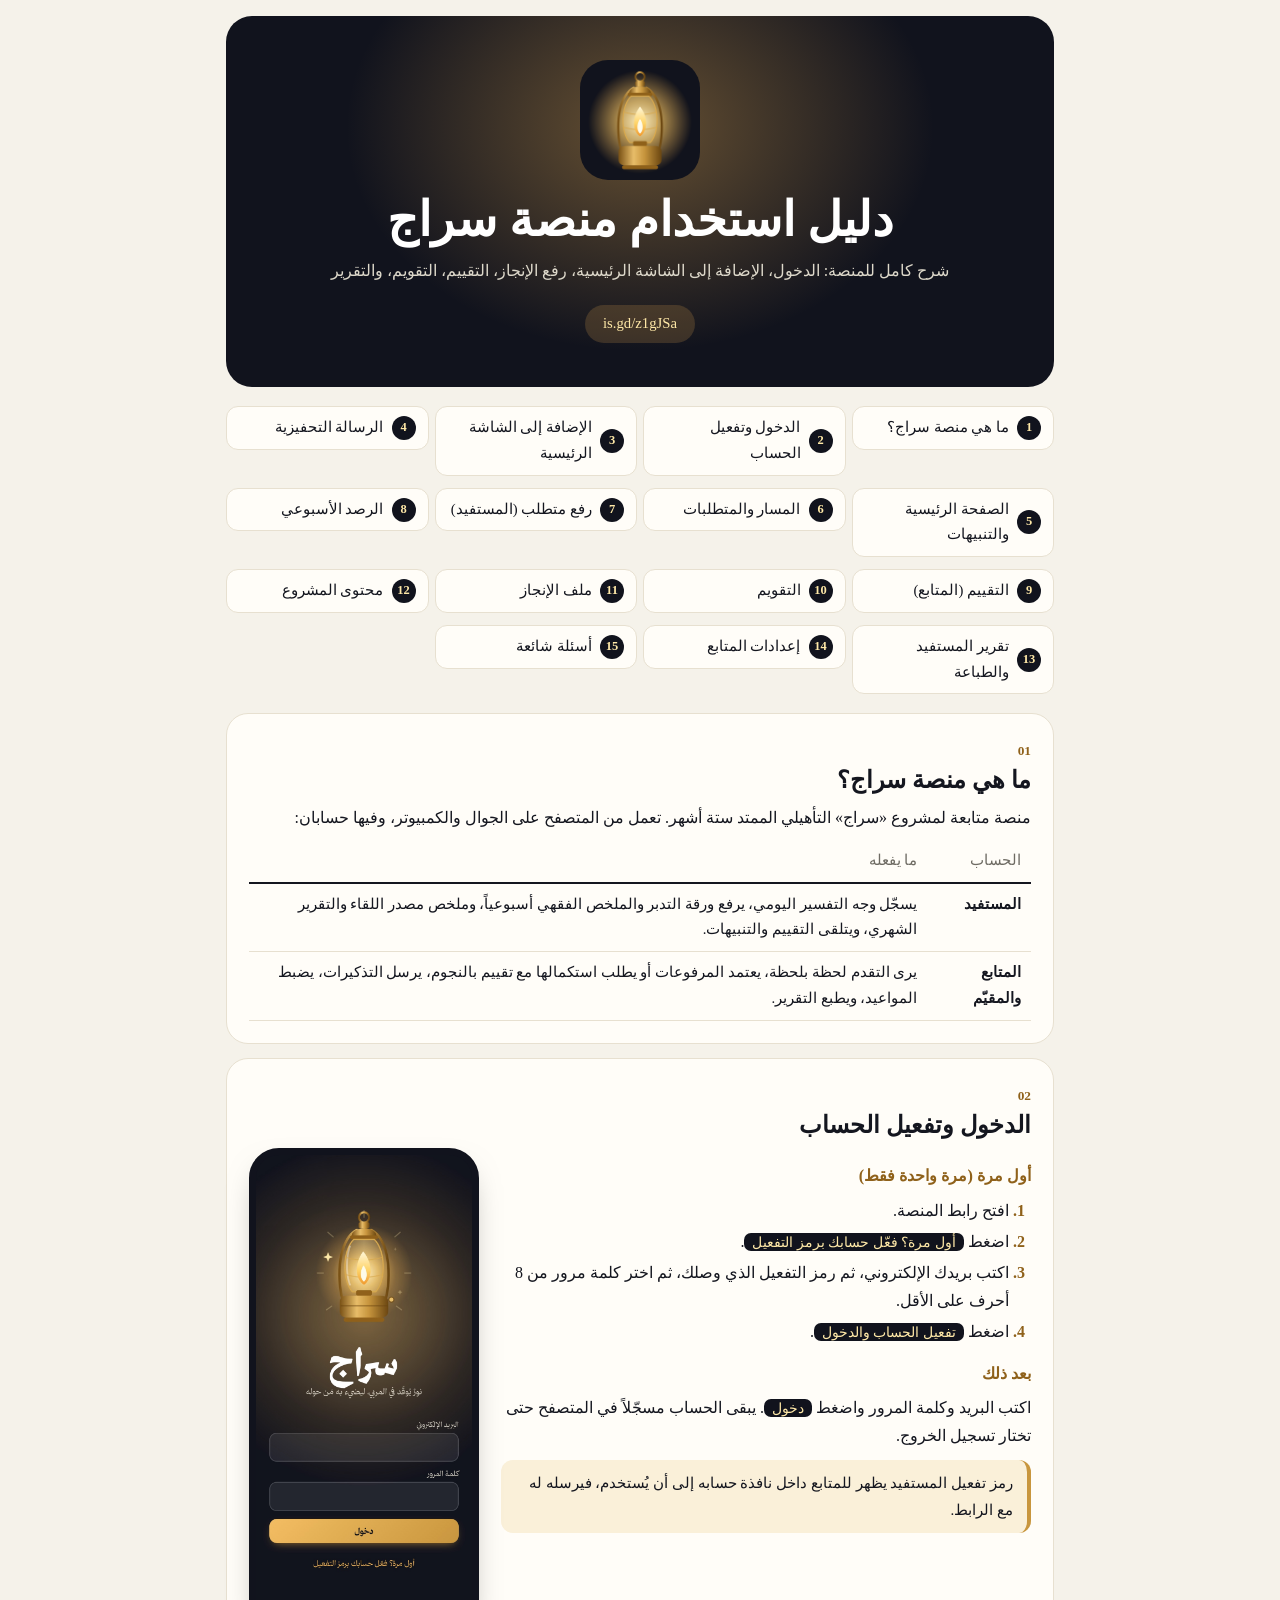
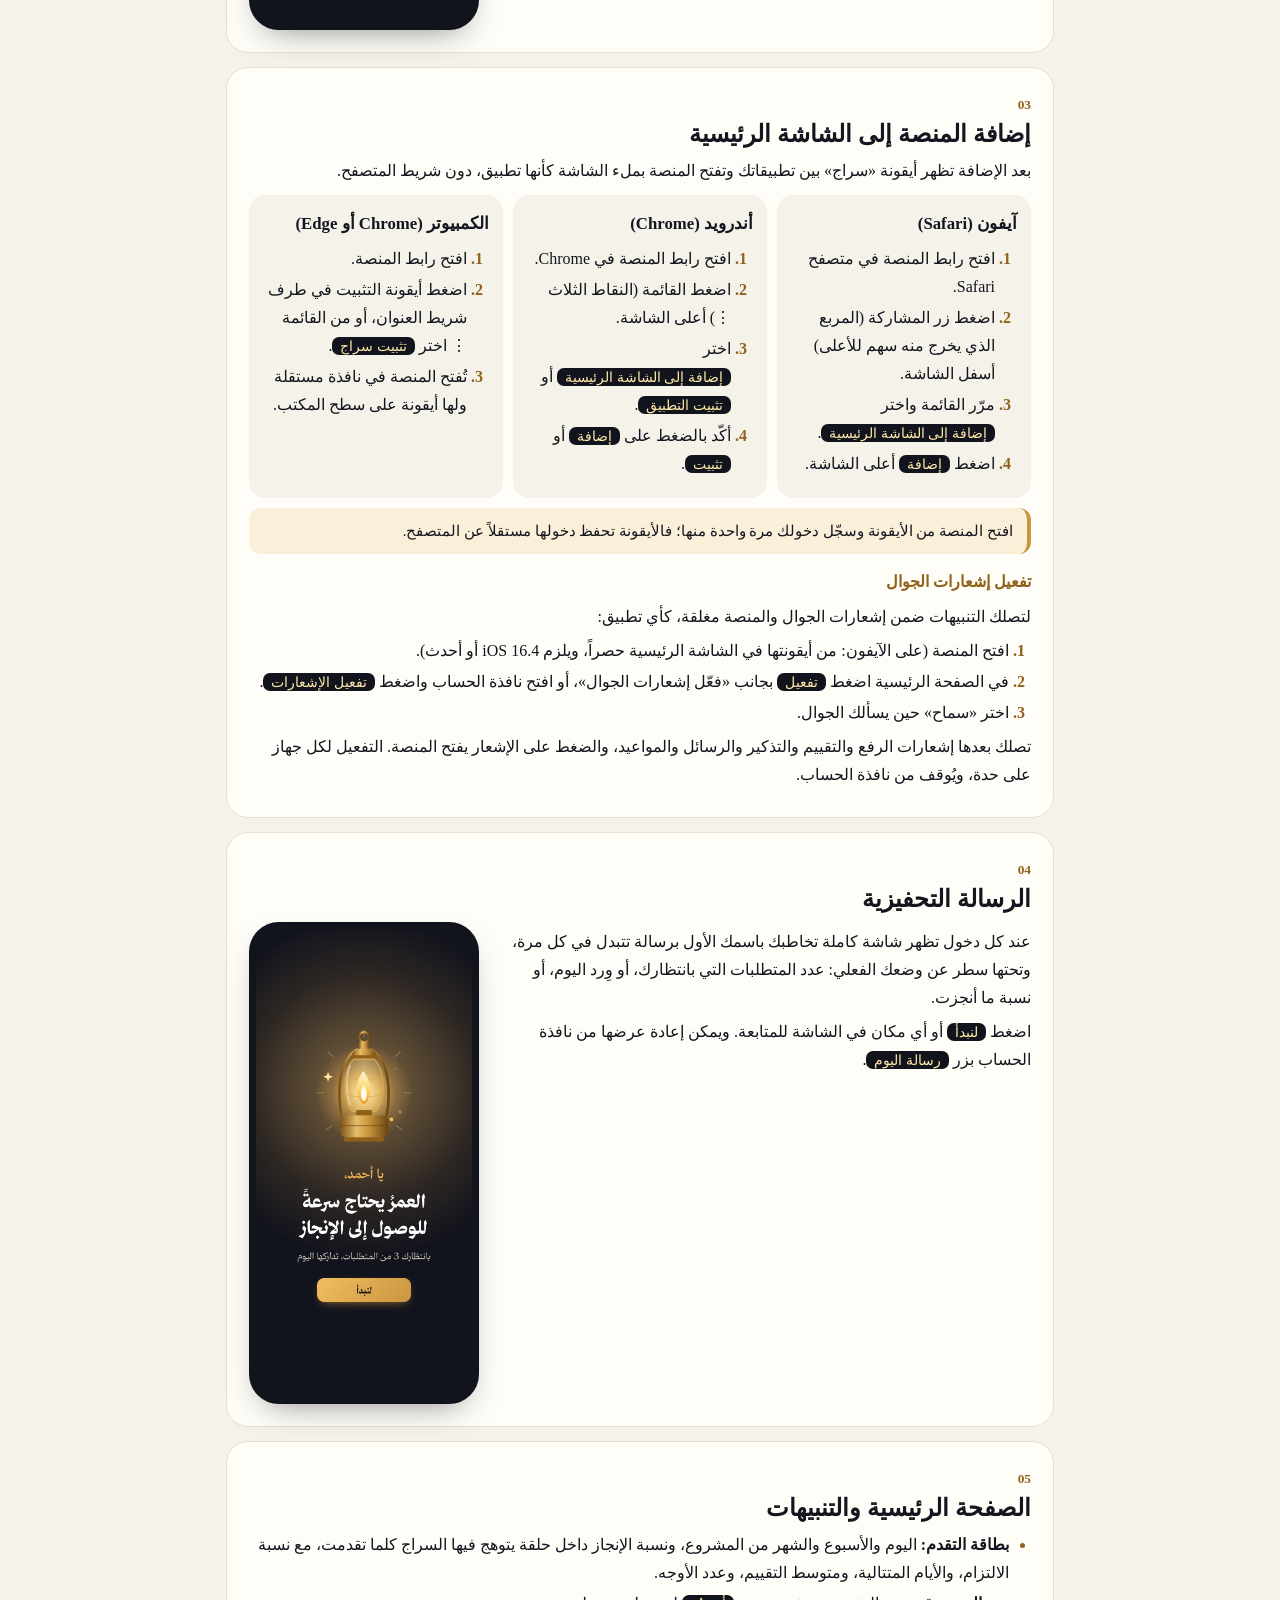
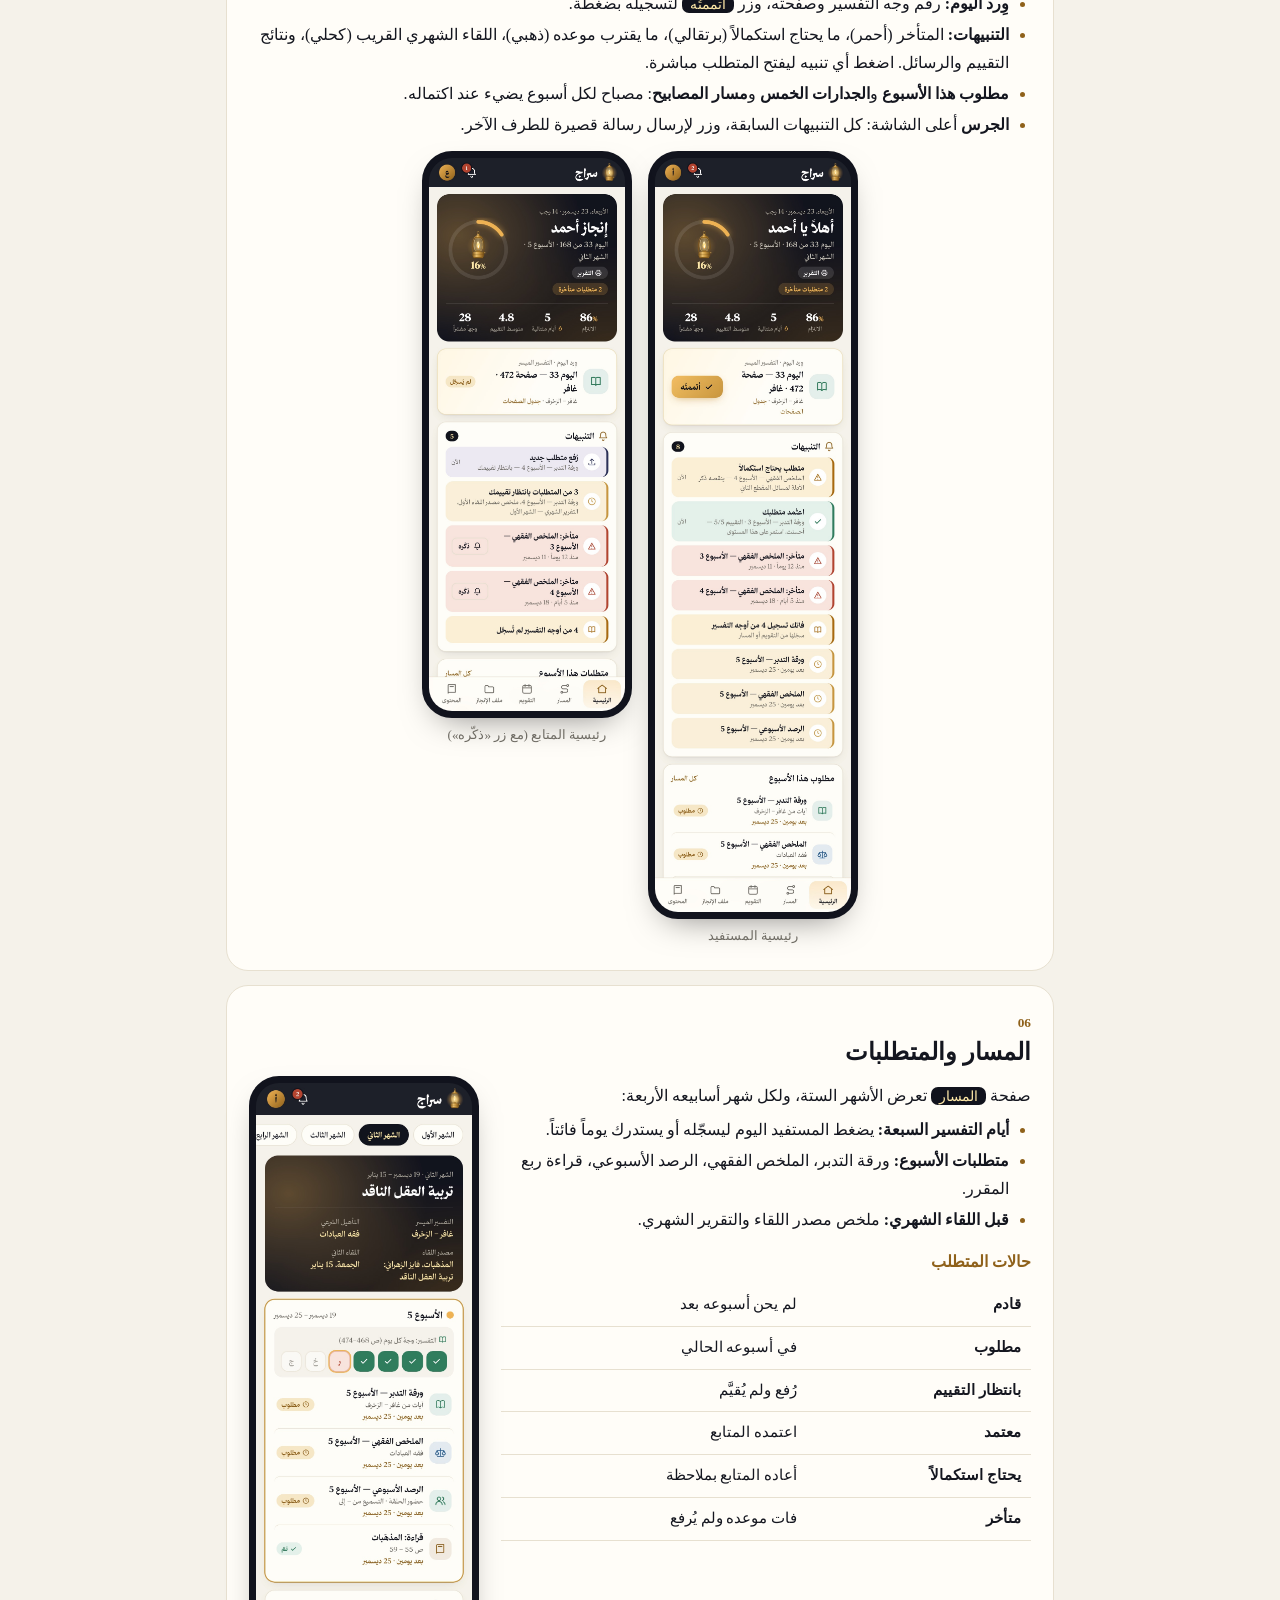
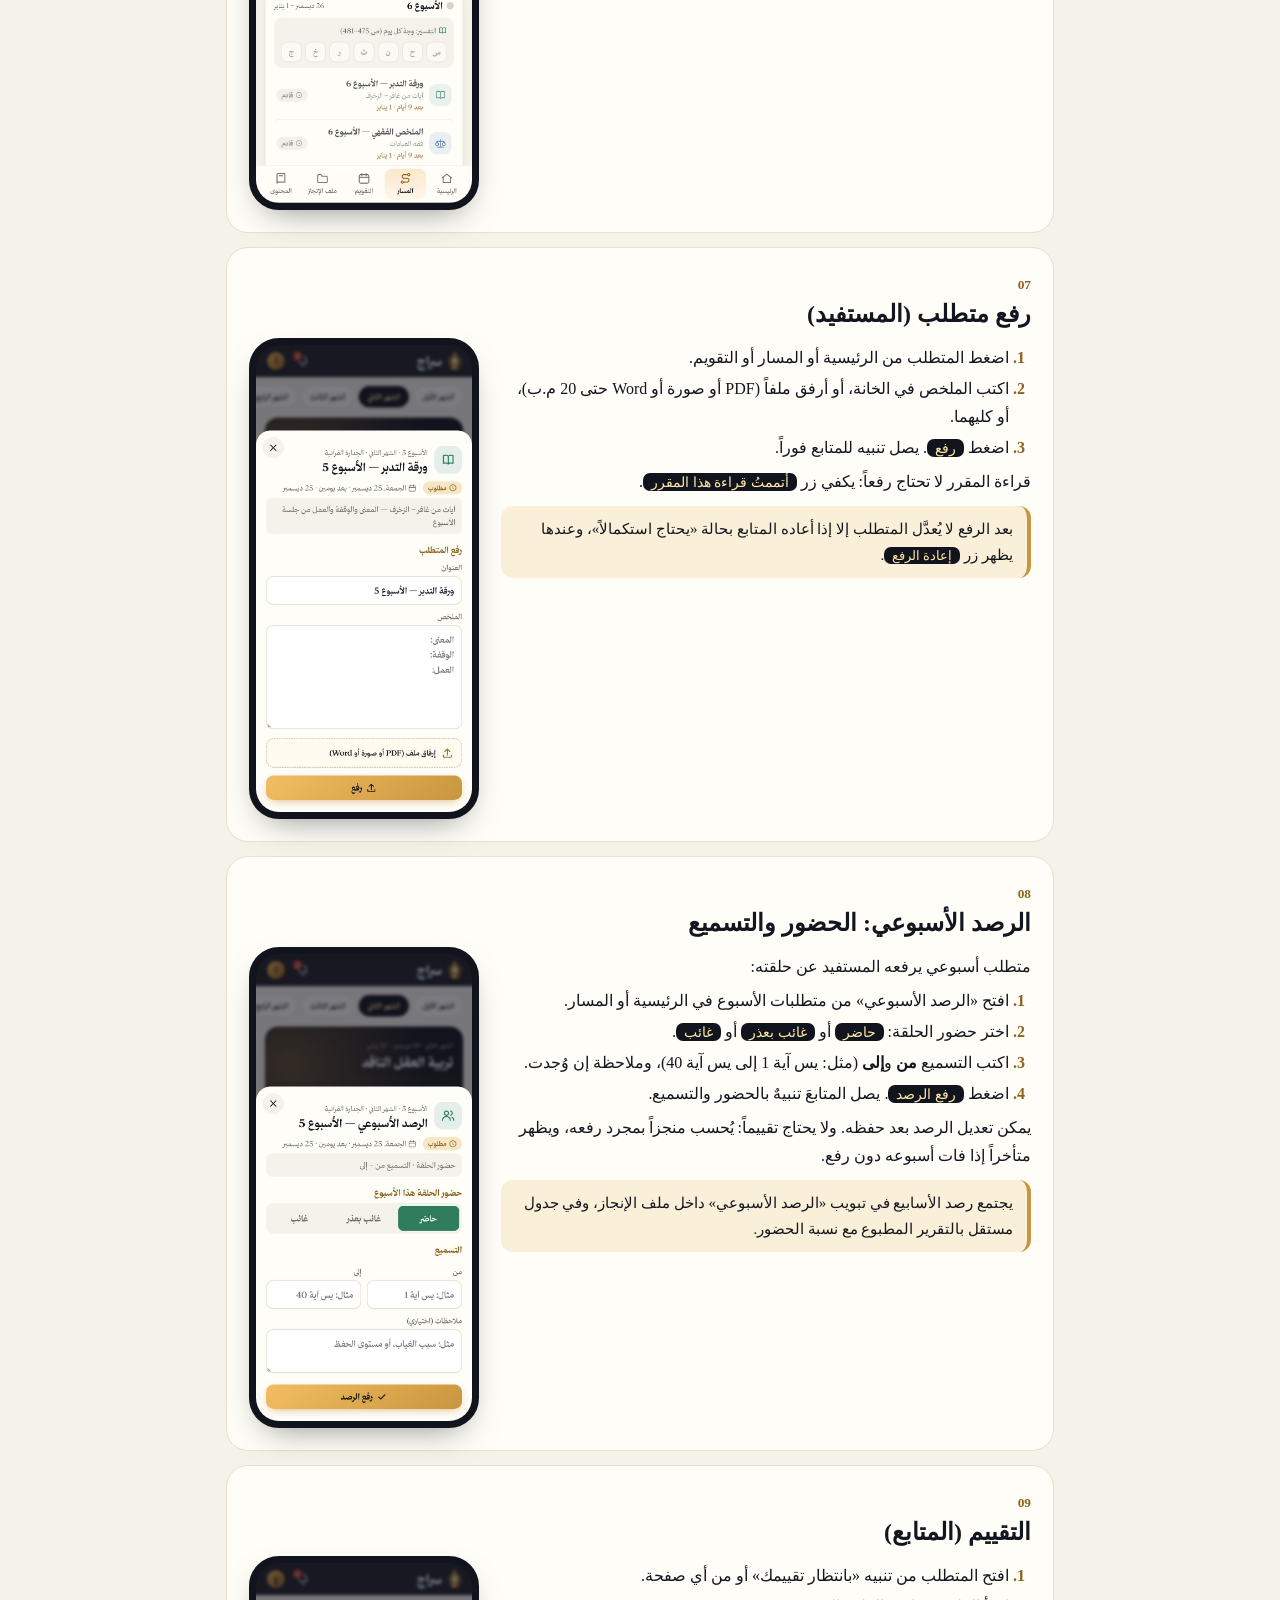
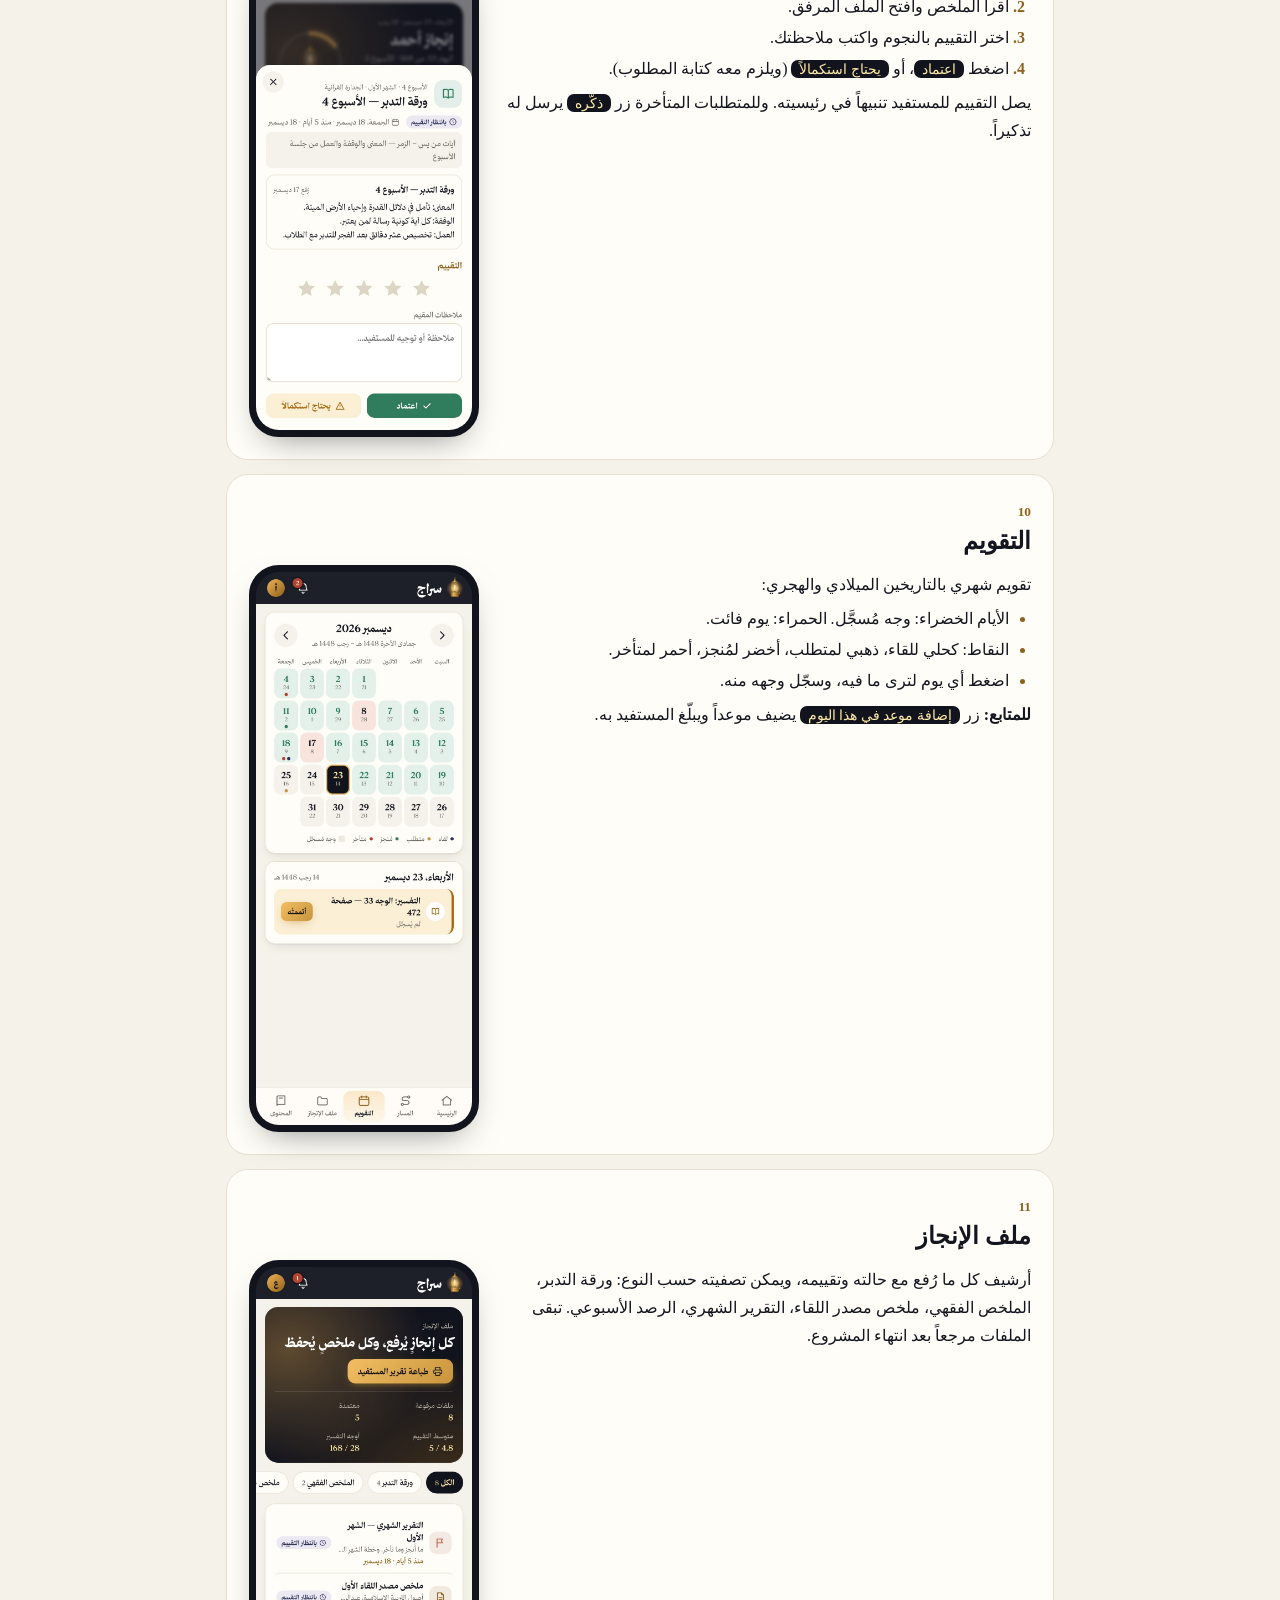
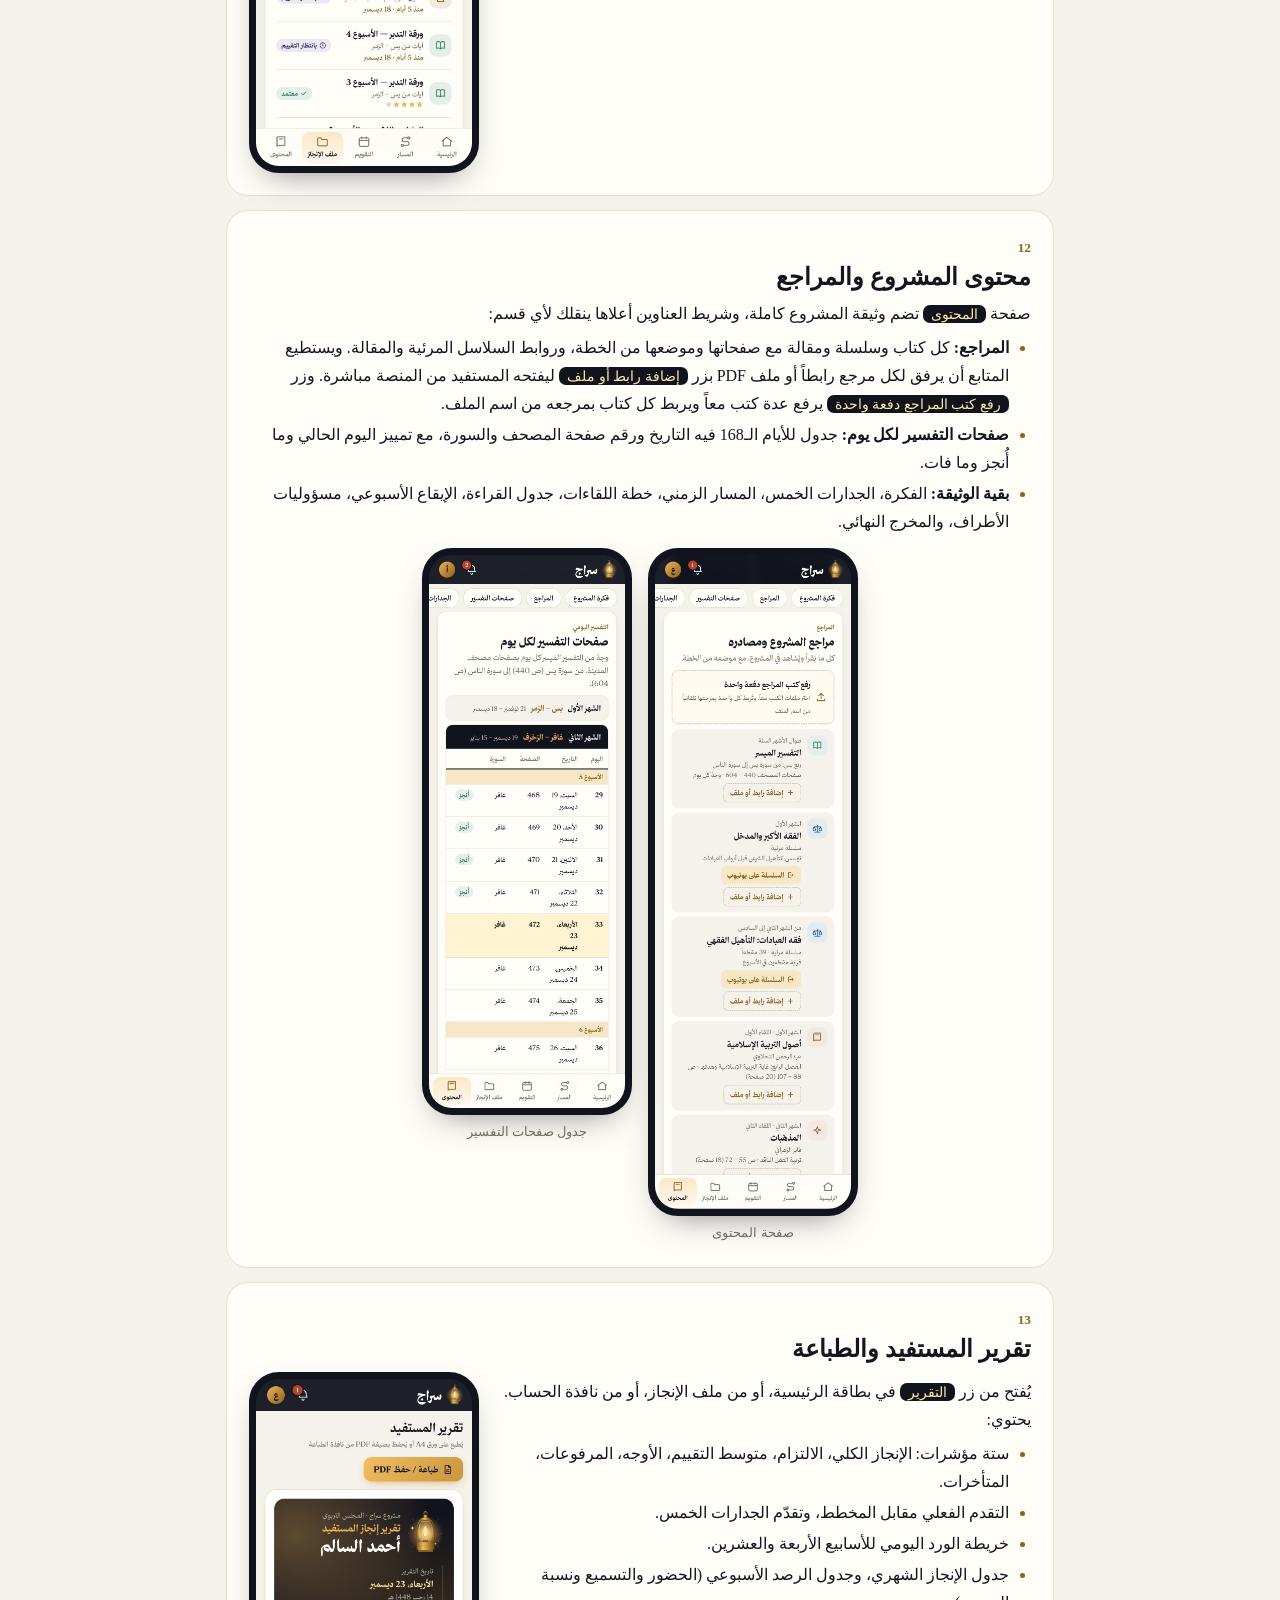
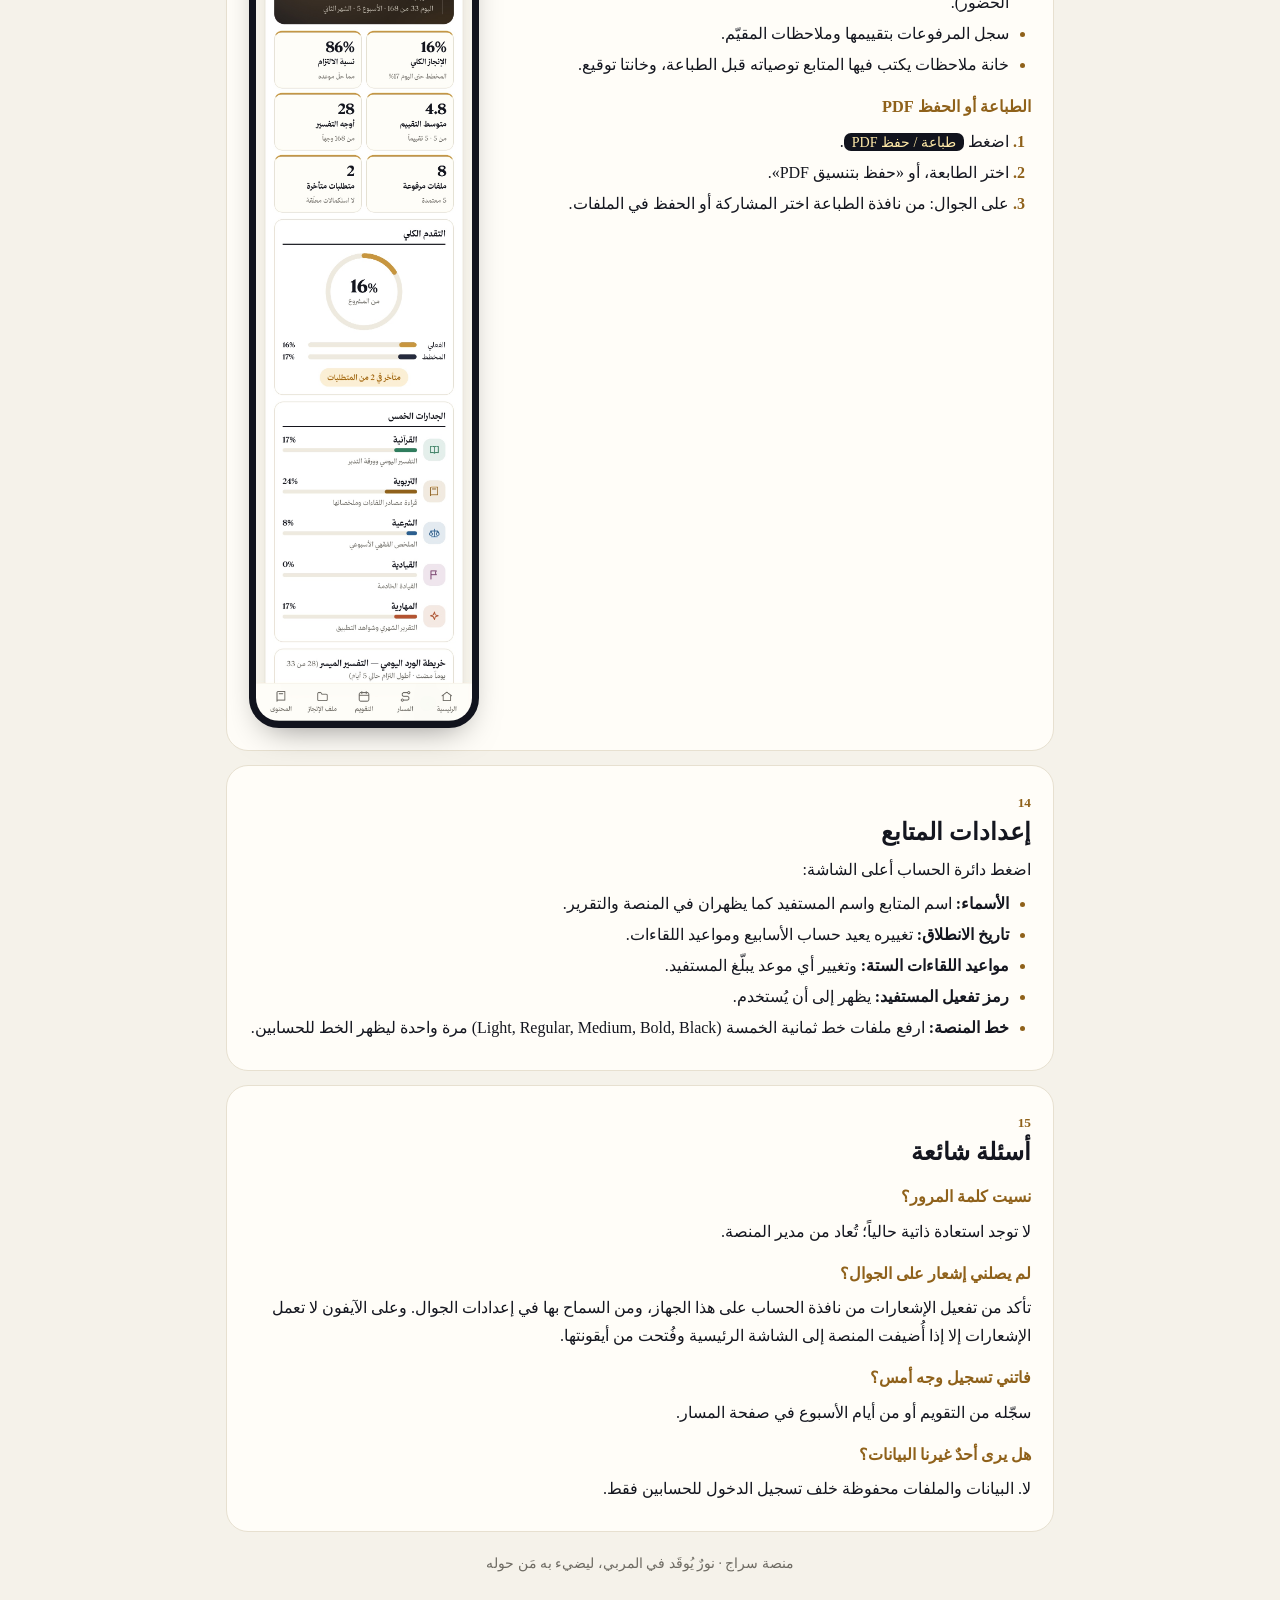
==== commit df3444c3: "إشعارات الجوال (Web Push) وتحديث الدليل Co-Authored-By: Claude Fable 5.2 <noreply@anthropic.com>" ====
--- a/docs/guide/index.html
+++ b/docs/guide/index.html
@@ -61,7 +61,11 @@
 <div><b>آيفون (Safari)</b><ol><li>افتح رابط المنصة في متصفح Safari.</li><li>اضغط زر المشاركة (المربع الذي يخرج منه سهم للأعلى) أسفل الشاشة.</li><li>مرّر القائمة واختر <kbd>إضافة إلى الشاشة الرئيسية</kbd>.</li><li>اضغط <kbd>إضافة</kbd> أعلى الشاشة.</li></ol></div>
 <div><b>أندرويد (Chrome)</b><ol><li>افتح رابط المنصة في Chrome.</li><li>اضغط القائمة (النقاط الثلاث ⋮) أعلى الشاشة.</li><li>اختر <kbd>إضافة إلى الشاشة الرئيسية</kbd> أو <kbd>تثبيت التطبيق</kbd>.</li><li>أكّد بالضغط على <kbd>إضافة</kbd> أو <kbd>تثبيت</kbd>.</li></ol></div>
 <div><b>الكمبيوتر (Chrome أو Edge)</b><ol><li>افتح رابط المنصة.</li><li>اضغط أيقونة التثبيت في طرف شريط العنوان، أو من القائمة ⋮ اختر <kbd>تثبيت سراج</kbd>.</li><li>تُفتح المنصة في نافذة مستقلة ولها أيقونة على سطح المكتب.</li></ol></div></div>
-<div class="note">افتح المنصة من الأيقونة وسجّل دخولك مرة واحدة منها؛ فالأيقونة تحفظ دخولها مستقلاً عن المتصفح. والتنبيهات تظهر داخل المنصة عند فتحها، ولا تصل إشعارات والمنصة مغلقة.</div></section>
+<div class="note">افتح المنصة من الأيقونة وسجّل دخولك مرة واحدة منها؛ فالأيقونة تحفظ دخولها مستقلاً عن المتصفح.</div>
+<h3>تفعيل إشعارات الجوال</h3>
+<p>لتصلك التنبيهات ضمن إشعارات الجوال والمنصة مغلقة، كأي تطبيق:</p>
+<ol><li>افتح المنصة (على الآيفون: من أيقونتها في الشاشة الرئيسية حصراً، ويلزم iOS 16.4 أو أحدث).</li><li>في الصفحة الرئيسية اضغط <kbd>تفعيل</kbd> بجانب «فعّل إشعارات الجوال»، أو افتح نافذة الحساب واضغط <kbd>تفعيل الإشعارات</kbd>.</li><li>اختر «سماح» حين يسألك الجوال.</li></ol>
+<p>تصلك بعدها إشعارات الرفع والتقييم والتذكير والرسائل والمواعيد، والضغط على الإشعار يفتح المنصة. التفعيل لكل جهاز على حدة، ويُوقف من نافذة الحساب.</p></section>
 
 <section id="s4"><small>04</small><h2>الرسالة التحفيزية</h2><div class="two"><div>
 <p>عند كل دخول تظهر شاشة كاملة تخاطبك باسمك الأول برسالة تتبدل في كل مرة، وتحتها سطر عن وضعك الفعلي: عدد المتطلبات التي بانتظارك، أو وِرد اليوم، أو نسبة ما أنجزت.</p>
@@ -128,7 +132,7 @@
 
 <section id="s14"><small>15</small><h2>أسئلة شائعة</h2>
 <h3>نسيت كلمة المرور؟</h3><p>لا توجد استعادة ذاتية حالياً؛ تُعاد من مدير المنصة.</p>
-<h3>لم يظهر لي تنبيه جديد؟</h3><p>التنبيهات تُحدَّث فورياً والمنصة مفتوحة، وعند العودة إليها. أغلق المنصة وافتحها إن طال الانتظار.</p>
+<h3>لم يصلني إشعار على الجوال؟</h3><p>تأكد من تفعيل الإشعارات من نافذة الحساب على هذا الجهاز، ومن السماح بها في إعدادات الجوال. وعلى الآيفون لا تعمل الإشعارات إلا إذا أُضيفت المنصة إلى الشاشة الرئيسية وفُتحت من أيقونتها.</p>
 <h3>فاتني تسجيل وجه أمس؟</h3><p>سجّله من التقويم أو من أيام الأسبوع في صفحة المسار.</p>
 <h3>هل يرى أحدٌ غيرنا البيانات؟</h3><p>لا. البيانات والملفات محفوظة خلف تسجيل الدخول للحسابين فقط.</p></section>
 <footer>منصة سراج · نورٌ يُوقَد في المربي، ليضيء به مَن حوله</footer>
